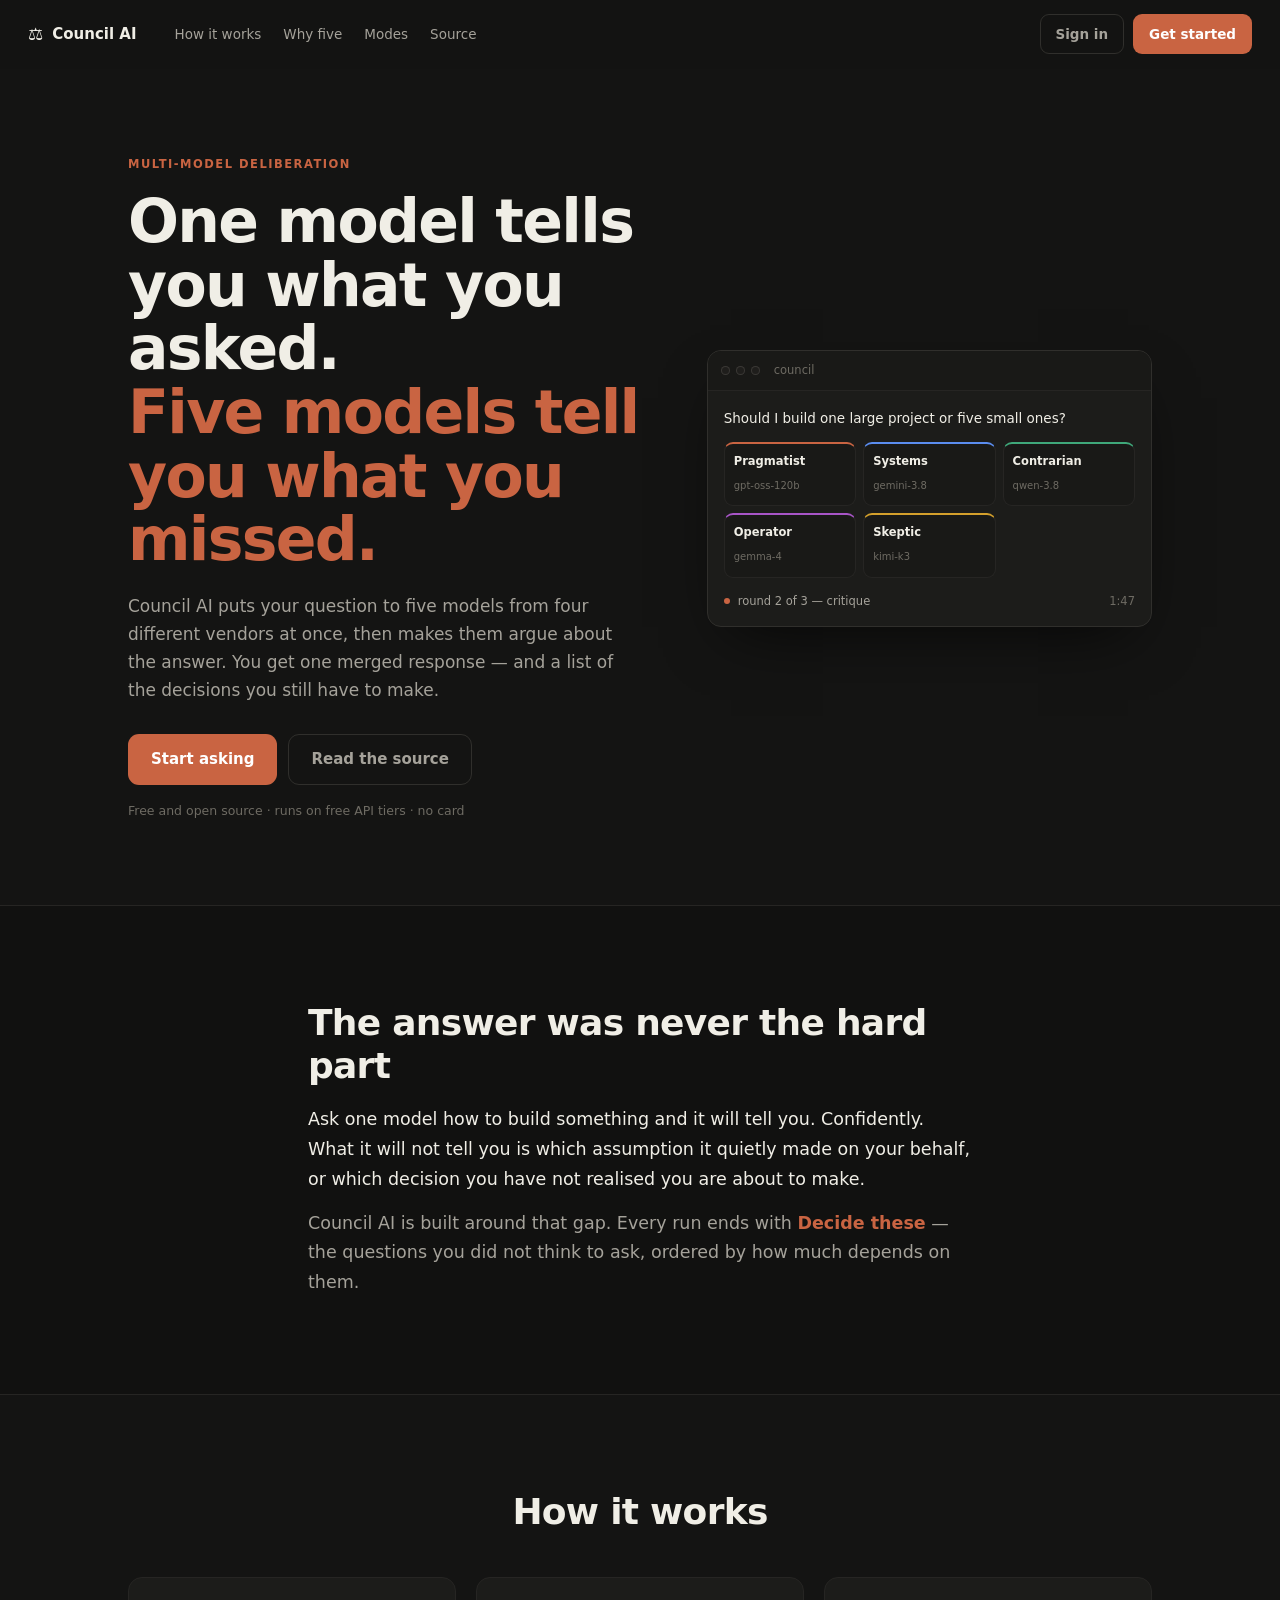
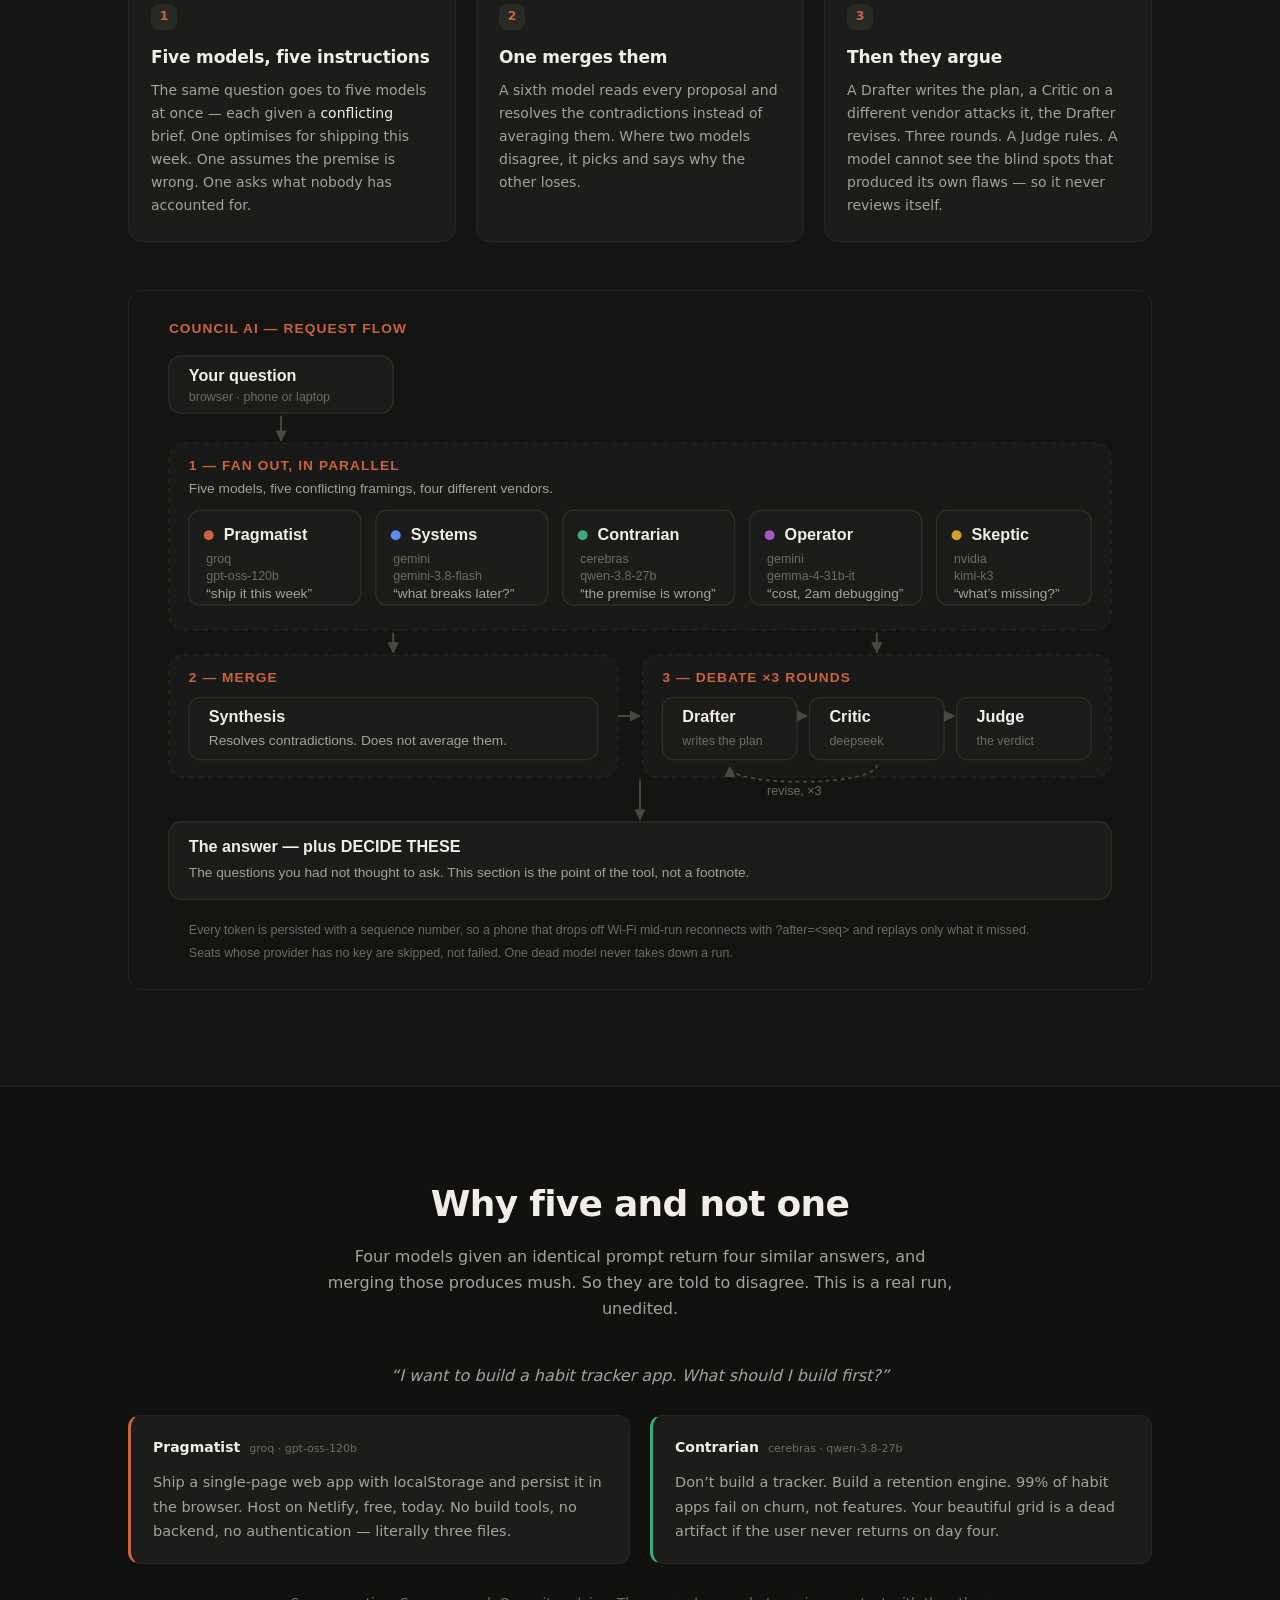
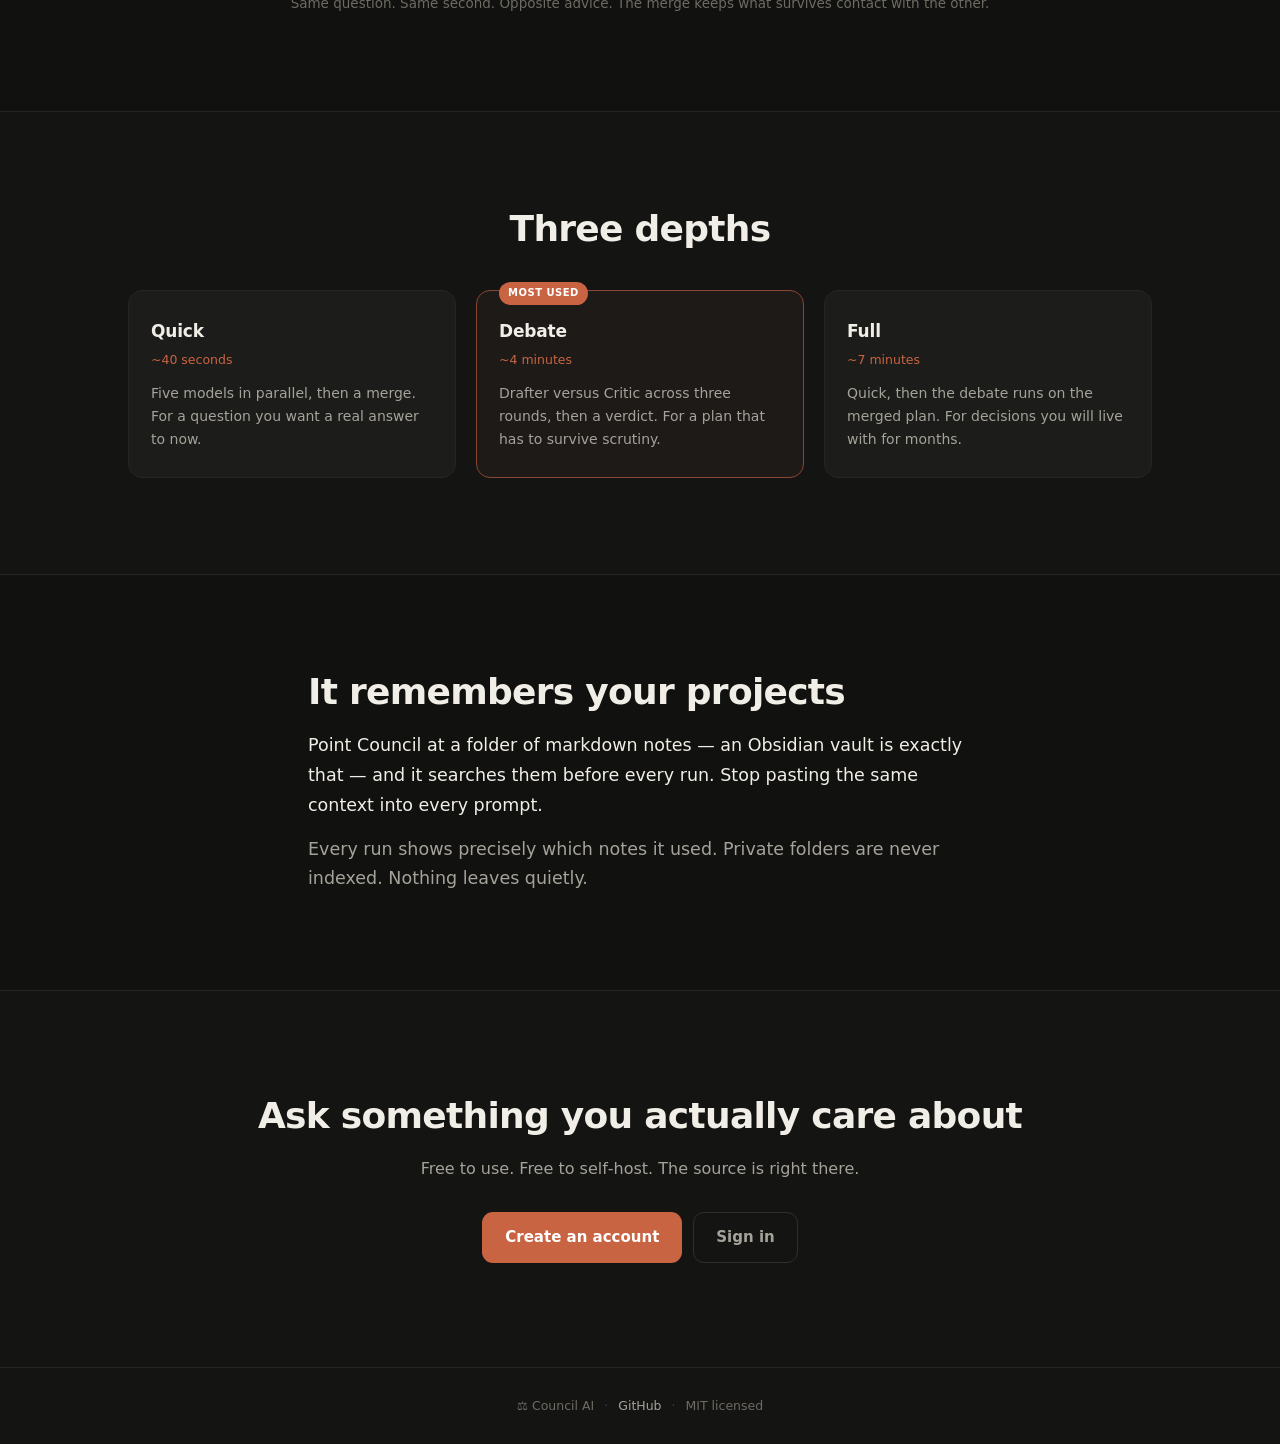
==== static/landing.html @ f2c6dfdb "Add a landing page for Council AI Previously "/" served the chat app, which meant the first thing a " ====
<!DOCTYPE html>
<html lang="en">
<head>
<meta charset="utf-8">
<meta name="viewport" content="width=device-width, initial-scale=1, viewport-fit=cover">
<meta name="theme-color" content="#141413">
<title>Council AI — five models answer, then argue about it</title>
<meta name="description" content="Most AI gives you one answer. Council AI runs five models from different vendors against the same question, then makes them debate it — and ends by naming the decisions you still have to make.">
<meta property="og:title" content="Council AI">
<meta property="og:description" content="Five models answer. Then they argue. You get the questions you didn't know to ask.">
<meta property="og:type" content="website">
<link rel="stylesheet" href="/static/landing.css">
<link rel="icon" href="data:image/svg+xml,<svg xmlns='http://www.w3.org/2000/svg' viewBox='0 0 100 100'><text y='.9em' font-size='90'>&#9878;</text></svg>">
</head>
<body>

<header class="nav" id="nav">
  <a class="brand" href="/">
    <span class="brand-mark">&#9878;</span>
    <span>Council&nbsp;AI</span>
  </a>
  <nav class="nav-links">
    <a href="#how">How it works</a>
    <a href="#proof">Why five</a>
    <a href="#modes">Modes</a>
    <a href="https://github.com/abu4evere/council" target="_blank" rel="noopener">Source</a>
  </nav>
  <div class="nav-cta">
    <a class="btn ghost" href="/app?mode=login">Sign in</a>
    <a class="btn solid" href="/app?mode=signup">Get started</a>
  </div>
</header>

<main>

  <!-- ─────────────────────────── hero ─────────────────────────── -->
  <section class="hero">
    <div class="reveal">
      <p class="eyebrow">Multi&#8209;model deliberation</p>
      <h1>
        One model tells you what you asked.<br>
        <span class="accent">Five models tell you what you missed.</span>
      </h1>
      <p class="lede">
        Council AI puts your question to five models from four different vendors
        at once, then makes them argue about the answer. You get one merged
        response &mdash; and a list of the decisions you still have to make.
      </p>
      <div class="hero-cta">
        <a class="btn solid lg" href="/app?mode=signup">Start asking</a>
        <a class="btn ghost lg" href="https://github.com/abu4evere/council" target="_blank" rel="noopener">Read the source</a>
      </div>
      <p class="hero-note">Free and open source &middot; runs on free API tiers &middot; no card</p>
    </div>

    <div class="hero-art reveal" style="--d:.12s">
      <div class="term">
        <div class="term-bar"><i></i><i></i><i></i><span>council</span></div>
        <div class="term-body">
          <p class="term-q">Should I build one large project or five small ones?</p>
          <div class="term-grid">
            <div class="chip" style="--c:#c96442"><b>Pragmatist</b><span>gpt&#8209;oss&#8209;120b</span></div>
            <div class="chip" style="--c:#5b8def"><b>Systems</b><span>gemini&#8209;3.8</span></div>
            <div class="chip" style="--c:#3fa87a"><b>Contrarian</b><span>qwen&#8209;3.8</span></div>
            <div class="chip" style="--c:#a855c7"><b>Operator</b><span>gemma&#8209;4</span></div>
            <div class="chip" style="--c:#d4a02c"><b>Skeptic</b><span>kimi&#8209;k3</span></div>
          </div>
          <div class="term-line"><span class="pulse"></span> round 2 of 3 &mdash; critique <em>1:47</em></div>
        </div>
      </div>
    </div>
  </section>

  <!-- ─────────────────────────── problem ─────────────────────────── -->
  <section class="band">
    <div class="wrap narrow reveal">
      <h2>The answer was never the hard part</h2>
      <p class="big">
        Ask one model how to build something and it will tell you. Confidently.
        What it will not tell you is which assumption it quietly made on your
        behalf, or which decision you have not realised you are about to make.
      </p>
      <p class="big dim">
        Council AI is built around that gap. Every run ends with
        <b class="accent">Decide these</b> &mdash; the questions you did not think
        to ask, ordered by how much depends on them.
      </p>
    </div>
  </section>

  <!-- ─────────────────────────── how ─────────────────────────── -->
  <section id="how" class="wrap">
    <h2 class="center reveal">How it works</h2>
    <div class="steps">
      <article class="step reveal">
        <span class="step-n">1</span>
        <h3>Five models, five instructions</h3>
        <p>
          The same question goes to five models at once &mdash; each given a
          <em>conflicting</em> brief. One optimises for shipping this week.
          One assumes the premise is wrong. One asks what nobody has accounted for.
        </p>
      </article>
      <article class="step reveal" style="--d:.08s">
        <span class="step-n">2</span>
        <h3>One merges them</h3>
        <p>
          A sixth model reads every proposal and resolves the contradictions
          instead of averaging them. Where two models disagree, it picks and
          says why the other loses.
        </p>
      </article>
      <article class="step reveal" style="--d:.16s">
        <span class="step-n">3</span>
        <h3>Then they argue</h3>
        <p>
          A Drafter writes the plan, a Critic on a different vendor attacks it,
          the Drafter revises. Three rounds. A Judge rules. A model cannot see
          the blind spots that produced its own flaws &mdash; so it never reviews itself.
        </p>
      </article>
    </div>
    <figure class="arch reveal">
      <img src="/static/architecture.svg" alt="Request flow: five parallel models, a merge step, three debate rounds, then the answer">
    </figure>
  </section>

  <!-- ─────────────────────────── proof ─────────────────────────── -->
  <section id="proof" class="band">
    <div class="wrap">
      <h2 class="center reveal">Why five and not one</h2>
      <p class="center sub reveal">
        Four models given an identical prompt return four similar answers, and
        merging those produces mush. So they are told to disagree. This is a real
        run, unedited.
      </p>
      <p class="quoted-q reveal">&ldquo;I want to build a habit tracker app. What should I build first?&rdquo;</p>
      <div class="quotes">
        <blockquote class="reveal" style="--c:#c96442">
          <header><b>Pragmatist</b><span>groq &middot; gpt&#8209;oss&#8209;120b</span></header>
          <p>Ship a single&#8209;page web app with localStorage and persist it in the
          browser. Host on Netlify, free, today. No build tools, no backend, no
          authentication &mdash; literally three files.</p>
        </blockquote>
        <blockquote class="reveal" style="--c:#3fa87a; --d:.1s">
          <header><b>Contrarian</b><span>cerebras &middot; qwen&#8209;3.8&#8209;27b</span></header>
          <p>Don&rsquo;t build a tracker. Build a retention engine. 99% of habit apps
          fail on churn, not features. Your beautiful grid is a dead artifact if
          the user never returns on day four.</p>
        </blockquote>
      </div>
      <p class="center note reveal">
        Same question. Same second. Opposite advice. The merge keeps what
        survives contact with the other.
      </p>
    </div>
  </section>

  <!-- ─────────────────────────── modes ─────────────────────────── -->
  <section id="modes" class="wrap">
    <h2 class="center reveal">Three depths</h2>
    <div class="modes">
      <div class="mode reveal">
        <h3>Quick</h3>
        <p class="time">~40 seconds</p>
        <p>Five models in parallel, then a merge. For a question you want a real answer to now.</p>
      </div>
      <div class="mode featured reveal" style="--d:.08s">
        <span class="tag">Most used</span>
        <h3>Debate</h3>
        <p class="time">~4 minutes</p>
        <p>Drafter versus Critic across three rounds, then a verdict. For a plan that has to survive scrutiny.</p>
      </div>
      <div class="mode reveal" style="--d:.16s">
        <h3>Full</h3>
        <p class="time">~7 minutes</p>
        <p>Quick, then the debate runs on the merged plan. For decisions you will live with for months.</p>
      </div>
    </div>
  </section>

  <!-- ─────────────────────────── memory ─────────────────────────── -->
  <section class="band">
    <div class="wrap narrow reveal">
      <h2>It remembers your projects</h2>
      <p class="big">
        Point Council at a folder of markdown notes &mdash; an Obsidian vault is
        exactly that &mdash; and it searches them before every run. Stop pasting
        the same context into every prompt.
      </p>
      <p class="big dim">
        Every run shows precisely which notes it used. Private folders are never
        indexed. Nothing leaves quietly.
      </p>
    </div>
  </section>

  <!-- ─────────────────────────── cta ─────────────────────────── -->
  <section class="wrap final reveal">
    <h2>Ask something you actually care about</h2>
    <p>Free to use. Free to self&#8209;host. The source is right there.</p>
    <div class="hero-cta center-cta">
      <a class="btn solid lg" href="/app?mode=signup">Create an account</a>
      <a class="btn ghost lg" href="/app?mode=login">Sign in</a>
    </div>
  </section>

</main>

<footer class="foot">
  <span>&#9878; Council AI</span>
  <span class="dot-sep">&middot;</span>
  <a href="https://github.com/abu4evere/council" target="_blank" rel="noopener">GitHub</a>
  <span class="dot-sep">&middot;</span>
  <span>MIT licensed</span>
</footer>

<script src="/static/landing.js"></script>
</body>
</html>
---- static/landing.css ----
/* Council AI — landing page.
   Same tokens as the app, so signing in is not a visual jump cut.
   Motion is restrained and does one job: telling you a section has arrived.
   Nothing here animates for its own sake, and all of it is disabled for anyone
   who asked their system for reduced motion. */

:root {
  --bg: #141413;
  --bg-raised: #1c1c1a;
  --bg-input: #232321;
  --border: #302f2c;
  --border-soft: #262523;
  --text: #f0eee6;
  --text-dim: #a5a29a;
  --text-faint: #6e6b63;
  --accent: #c96442;
  --accent-dim: #8a4630;
  --ease: cubic-bezier(.16, 1, .3, 1);
  --maxw: 1080px;
}

* { box-sizing: border-box; margin: 0; padding: 0; }

html { scroll-behavior: smooth; }

body {
  background: var(--bg);
  color: var(--text);
  font-family: ui-sans-serif, -apple-system, "Segoe UI", Inter, system-ui, sans-serif;
  font-size: 16px;
  line-height: 1.65;
  -webkit-font-smoothing: antialiased;
  overflow-x: hidden;
}

a { color: inherit; text-decoration: none; }

/* ---------- nav ---------- */
.nav {
  position: sticky; top: 0; z-index: 50;
  display: flex; align-items: center; gap: 28px;
  padding: 14px 28px;
  background: rgba(20, 20, 19, .72);
  backdrop-filter: blur(14px);
  border-bottom: 1px solid transparent;
  transition: border-color .2s ease, background .2s ease;
}
.nav.scrolled { border-bottom-color: var(--border-soft); }
.brand { display: flex; align-items: center; gap: 9px; font-weight: 600; font-size: 15px; }
.brand-mark { font-size: 17px; }
.nav-links { display: flex; gap: 22px; margin-left: 10px; }
.nav-links a {
  font-size: 13.5px; color: var(--text-dim);
  transition: color .16s ease;
}
.nav-links a:hover { color: var(--text); }
.nav-cta { margin-left: auto; display: flex; gap: 9px; }

/* ---------- buttons ---------- */
.btn {
  display: inline-flex; align-items: center; justify-content: center;
  font-size: 13.5px; font-weight: 550; padding: 8px 15px;
  border-radius: 9px; border: 1px solid transparent;
  transition: background .16s ease, border-color .16s ease,
              color .16s ease, transform .16s var(--ease);
  white-space: nowrap;
}
.btn.lg { font-size: 15px; padding: 12px 22px; border-radius: 11px; }
.btn.solid { background: var(--accent); color: #fff; }
.btn.solid:hover { background: #d4714f; transform: translateY(-1px); }
.btn.ghost { border-color: var(--border); color: var(--text-dim); }
.btn.ghost:hover { color: var(--text); border-color: var(--accent-dim); }
.btn:active { transform: translateY(0); }

/* ---------- layout ---------- */
.wrap { max-width: var(--maxw); margin: 0 auto; padding: 96px 28px; }
.wrap.narrow { max-width: 720px; }
.band { background: #111110; border-block: 1px solid var(--border-soft); }
.center { text-align: center; }

h1 {
  font-size: clamp(34px, 5.6vw, 60px);
  line-height: 1.06; letter-spacing: -.028em; font-weight: 640;
}
h2 {
  font-size: clamp(25px, 3.4vw, 36px);
  line-height: 1.18; letter-spacing: -.02em; font-weight: 620;
  margin-bottom: 18px;
}
h3 { font-size: 17px; font-weight: 600; letter-spacing: -.01em; }
.accent { color: var(--accent); }
.dim { color: var(--text-dim); }

/* ---------- hero ---------- */
.hero {
  max-width: var(--maxw); margin: 0 auto;
  padding: 86px 28px 84px;
  display: grid; grid-template-columns: 1.08fr .92fr; gap: 56px; align-items: center;
}
.eyebrow {
  font-size: 11.5px; text-transform: uppercase; letter-spacing: .13em;
  color: var(--accent); font-weight: 650; margin-bottom: 16px;
}
.lede {
  font-size: 17px; color: var(--text-dim); margin-top: 20px; max-width: 30em;
}
.hero-cta { display: flex; gap: 11px; margin-top: 30px; flex-wrap: wrap; }
.center-cta { justify-content: center; }
.hero-note { font-size: 12.5px; color: var(--text-faint); margin-top: 16px; }

/* terminal-ish product glimpse */
.term {
  background: var(--bg-raised); border: 1px solid var(--border);
  border-radius: 14px; overflow: hidden;
  box-shadow: 0 24px 60px -24px rgba(0,0,0,.75);
}
.term-bar {
  display: flex; align-items: center; gap: 6px;
  padding: 10px 13px; border-bottom: 1px solid var(--border-soft);
  background: #191917;
}
.term-bar i { width: 9px; height: 9px; border-radius: 50%; background: #38363333; box-shadow: inset 0 0 0 1px #3a3835; }
.term-bar span { margin-left: 8px; font-size: 11.5px; color: var(--text-faint); }
.term-body { padding: 17px 16px 15px; }
.term-q { font-size: 13.5px; color: var(--text); margin-bottom: 14px; line-height: 1.5; }
/* 3 + 2 rather than 4 + 1: an even break reads as a choice, a lone orphan
   reads as a bug. */
.term-grid { display: grid; grid-template-columns: repeat(3, 1fr); gap: 7px; }
.term-grid .chip:nth-child(4) { grid-column: span 1; }
.chip {
  border: 1px solid var(--border-soft); border-radius: 9px;
  padding: 8px 9px; background: #191917;
  border-top: 2px solid var(--c);
}
.chip b { display: block; font-size: 11.5px; font-weight: 600; }
.chip span { font-size: 10px; color: var(--text-faint); }
.term-line {
  display: flex; align-items: center; gap: 8px; margin-top: 14px;
  font-size: 11.5px; color: var(--text-dim);
}
.term-line em { margin-left: auto; font-style: normal; color: var(--text-faint); font-variant-numeric: tabular-nums; }
.pulse {
  width: 6px; height: 6px; border-radius: 50%; background: var(--accent);
  animation: pulse 1.4s ease-in-out infinite;
}
@keyframes pulse { 0%,100% { opacity: .25 } 50% { opacity: 1 } }

/* ---------- copy blocks ---------- */
.big { font-size: 17.5px; line-height: 1.7; margin-top: 14px; }
.sub { color: var(--text-dim); font-size: 16px; max-width: 40em; margin: 0 auto 40px; }

/* ---------- steps ---------- */
.steps { display: grid; grid-template-columns: repeat(3, 1fr); gap: 20px; margin-top: 44px; }
.step {
  background: var(--bg-raised); border: 1px solid var(--border-soft);
  border-radius: 14px; padding: 24px 22px;
  transition: border-color .2s ease, transform .3s var(--ease);
}
.step:hover { border-color: var(--border); transform: translateY(-2px); }
.step-n {
  display: inline-grid; place-items: center; width: 26px; height: 26px;
  border-radius: 8px; background: #2a2926; color: var(--accent);
  font-size: 12.5px; font-weight: 700; margin-bottom: 13px;
}
.step h3 { margin-bottom: 8px; }
.step p { font-size: 14px; color: var(--text-dim); }
.step em { font-style: normal; color: var(--text); }

.arch { margin-top: 48px; }
.arch img {
  width: 100%; height: auto; display: block;
  border: 1px solid var(--border-soft); border-radius: 14px;
}

/* ---------- proof ---------- */
.quoted-q {
  text-align: center; font-size: 16px; color: var(--text-dim);
  margin-bottom: 26px; font-style: italic;
}
.quotes { display: grid; grid-template-columns: 1fr 1fr; gap: 20px; }
blockquote {
  background: var(--bg-raised); border: 1px solid var(--border-soft);
  border-left: 3px solid var(--c, var(--accent));
  border-radius: 12px; padding: 20px 22px;
}
blockquote header { display: flex; align-items: baseline; gap: 9px; margin-bottom: 11px; }
blockquote b { font-size: 14px; }
blockquote span { font-size: 11px; color: var(--text-faint); }
blockquote p { font-size: 14.5px; color: var(--text-dim); line-height: 1.68; }
.note { color: var(--text-faint); font-size: 13.5px; margin-top: 28px; }

/* ---------- modes ---------- */
.modes { display: grid; grid-template-columns: repeat(3, 1fr); gap: 20px; margin-top: 40px; }
.mode {
  position: relative; background: var(--bg-raised);
  border: 1px solid var(--border-soft); border-radius: 14px; padding: 26px 22px;
  transition: border-color .2s ease, transform .3s var(--ease);
}
.mode:hover { transform: translateY(-2px); border-color: var(--border); }
.mode.featured { border-color: var(--accent-dim); background: #1d1a18; }
.tag {
  position: absolute; top: -9px; left: 22px;
  background: var(--accent); color: #fff; font-size: 10px; font-weight: 650;
  letter-spacing: .05em; text-transform: uppercase;
  padding: 3px 9px; border-radius: 20px;
}
.mode .time { color: var(--accent); font-size: 12.5px; margin: 5px 0 11px; font-variant-numeric: tabular-nums; }
.mode p { font-size: 14px; color: var(--text-dim); }

/* ---------- final + footer ---------- */
.final { text-align: center; padding-block: 104px; }
.final p { color: var(--text-dim); margin-top: 12px; }
.foot {
  display: flex; align-items: center; justify-content: center; gap: 10px;
  padding: 28px; border-top: 1px solid var(--border-soft);
  font-size: 12.5px; color: var(--text-faint);
}
.foot a { color: var(--text-dim); }
.foot a:hover { color: var(--text); }
.dot-sep { opacity: .5; }

/* ---------- reveal on scroll ---------- */
.reveal { opacity: 0; transform: translateY(14px); }
.reveal.in {
  opacity: 1; transform: none;
  transition: opacity .6s var(--ease) var(--d, 0s), transform .6s var(--ease) var(--d, 0s);
}

/* ---------- responsive ---------- */
@media (max-width: 900px) {
  .hero { grid-template-columns: 1fr; gap: 42px; padding-top: 58px; }
  .steps, .modes, .quotes { grid-template-columns: 1fr; }
  .nav-links { display: none; }
  .wrap { padding: 68px 20px; }
  .hero { padding-inline: 20px; }
}
@media (max-width: 560px) {
  .nav { padding: 12px 18px; gap: 12px; }
  .nav-cta .ghost { display: none; }
  .final { padding-block: 72px; }
}

/* Someone who asked their system for less motion means it. */
@media (prefers-reduced-motion: reduce) {
  html { scroll-behavior: auto; }
  .reveal { opacity: 1; transform: none; transition: none; }
  .pulse { animation: none; opacity: .8; }
  .btn:hover, .step:hover, .mode:hover { transform: none; }
}
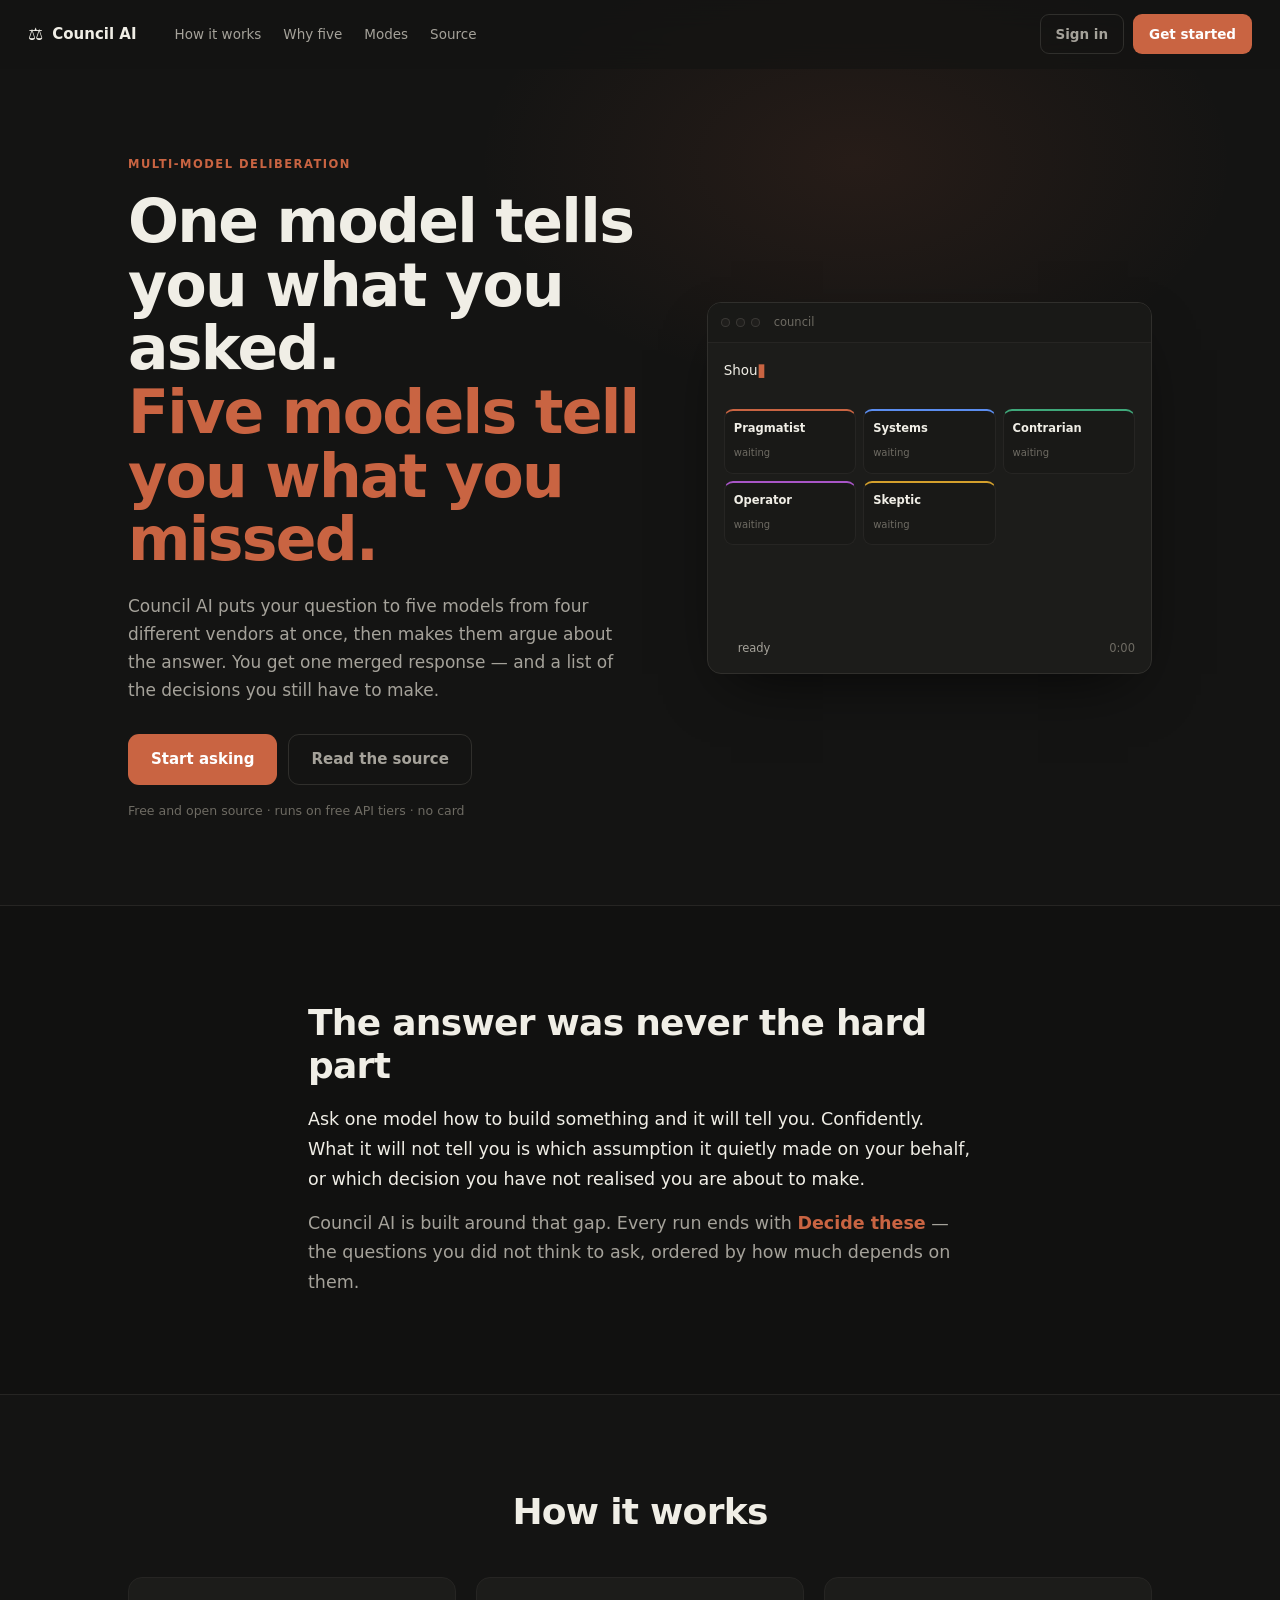
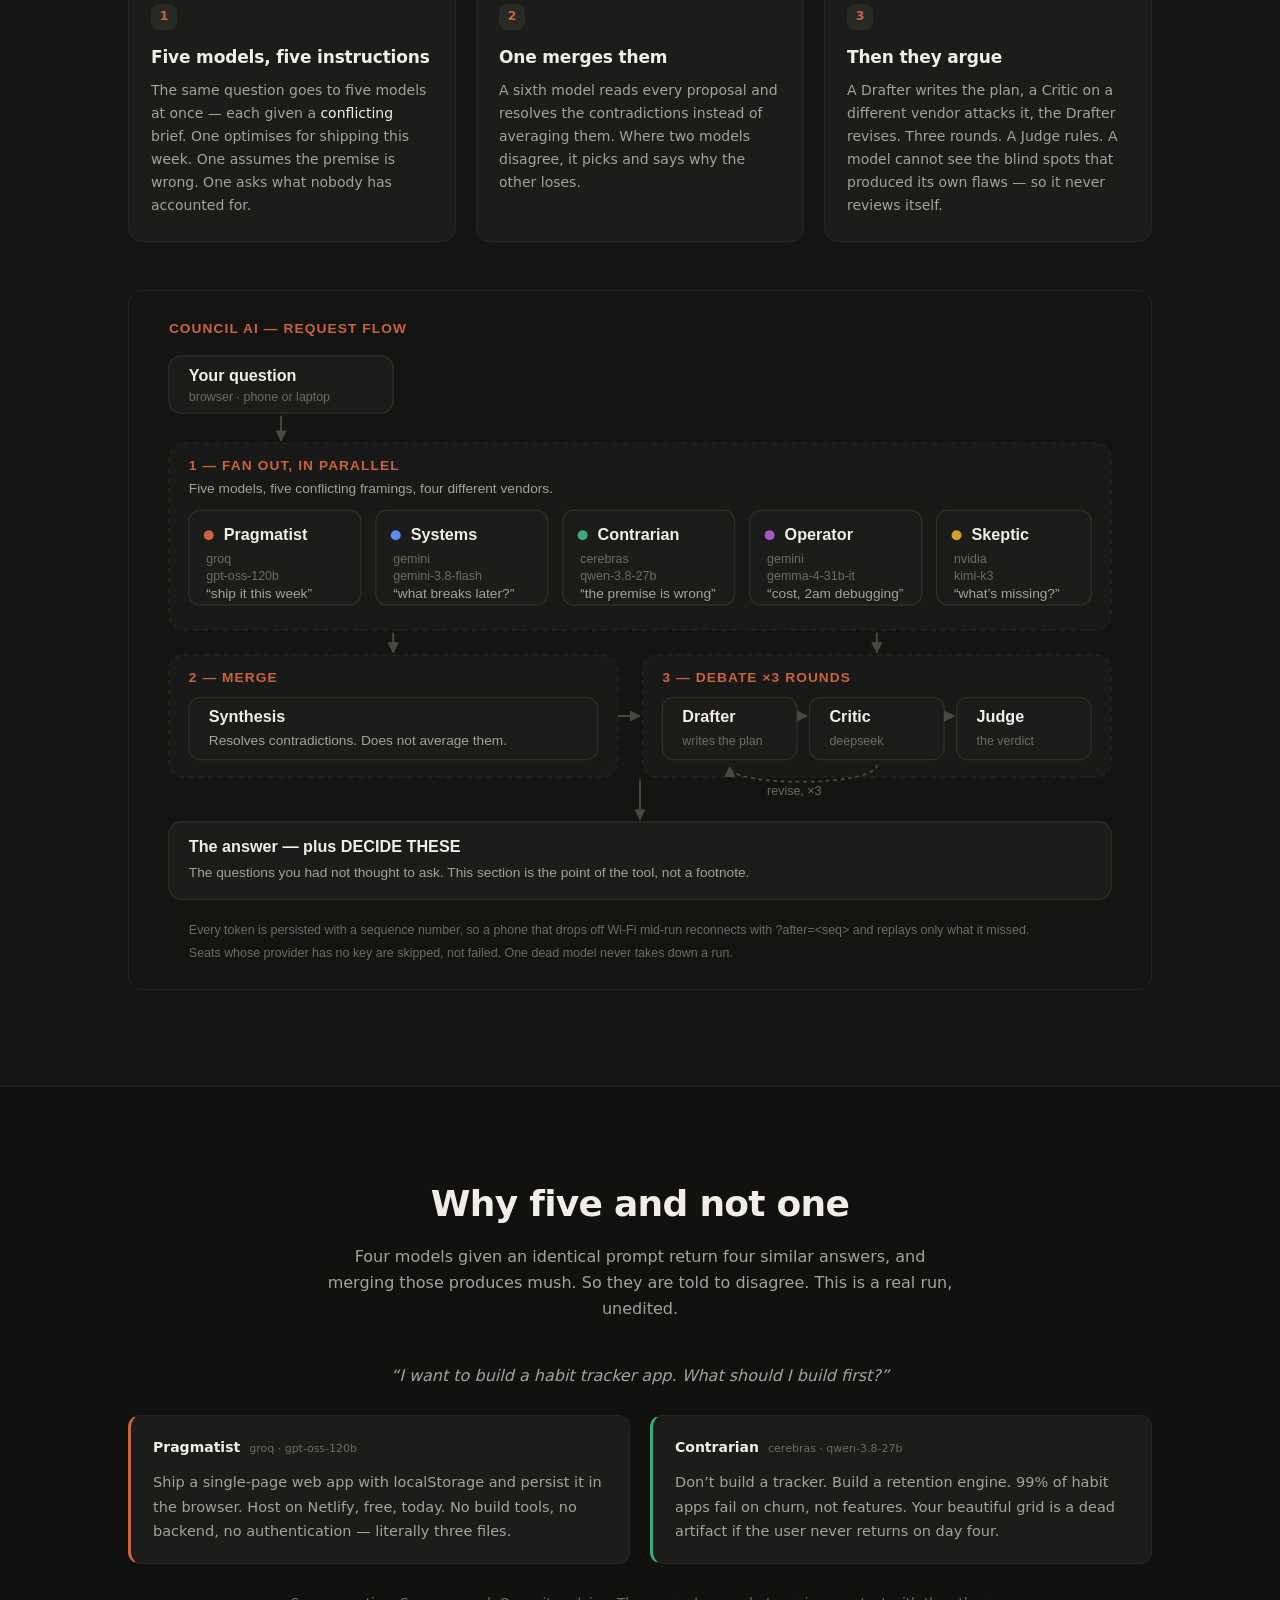
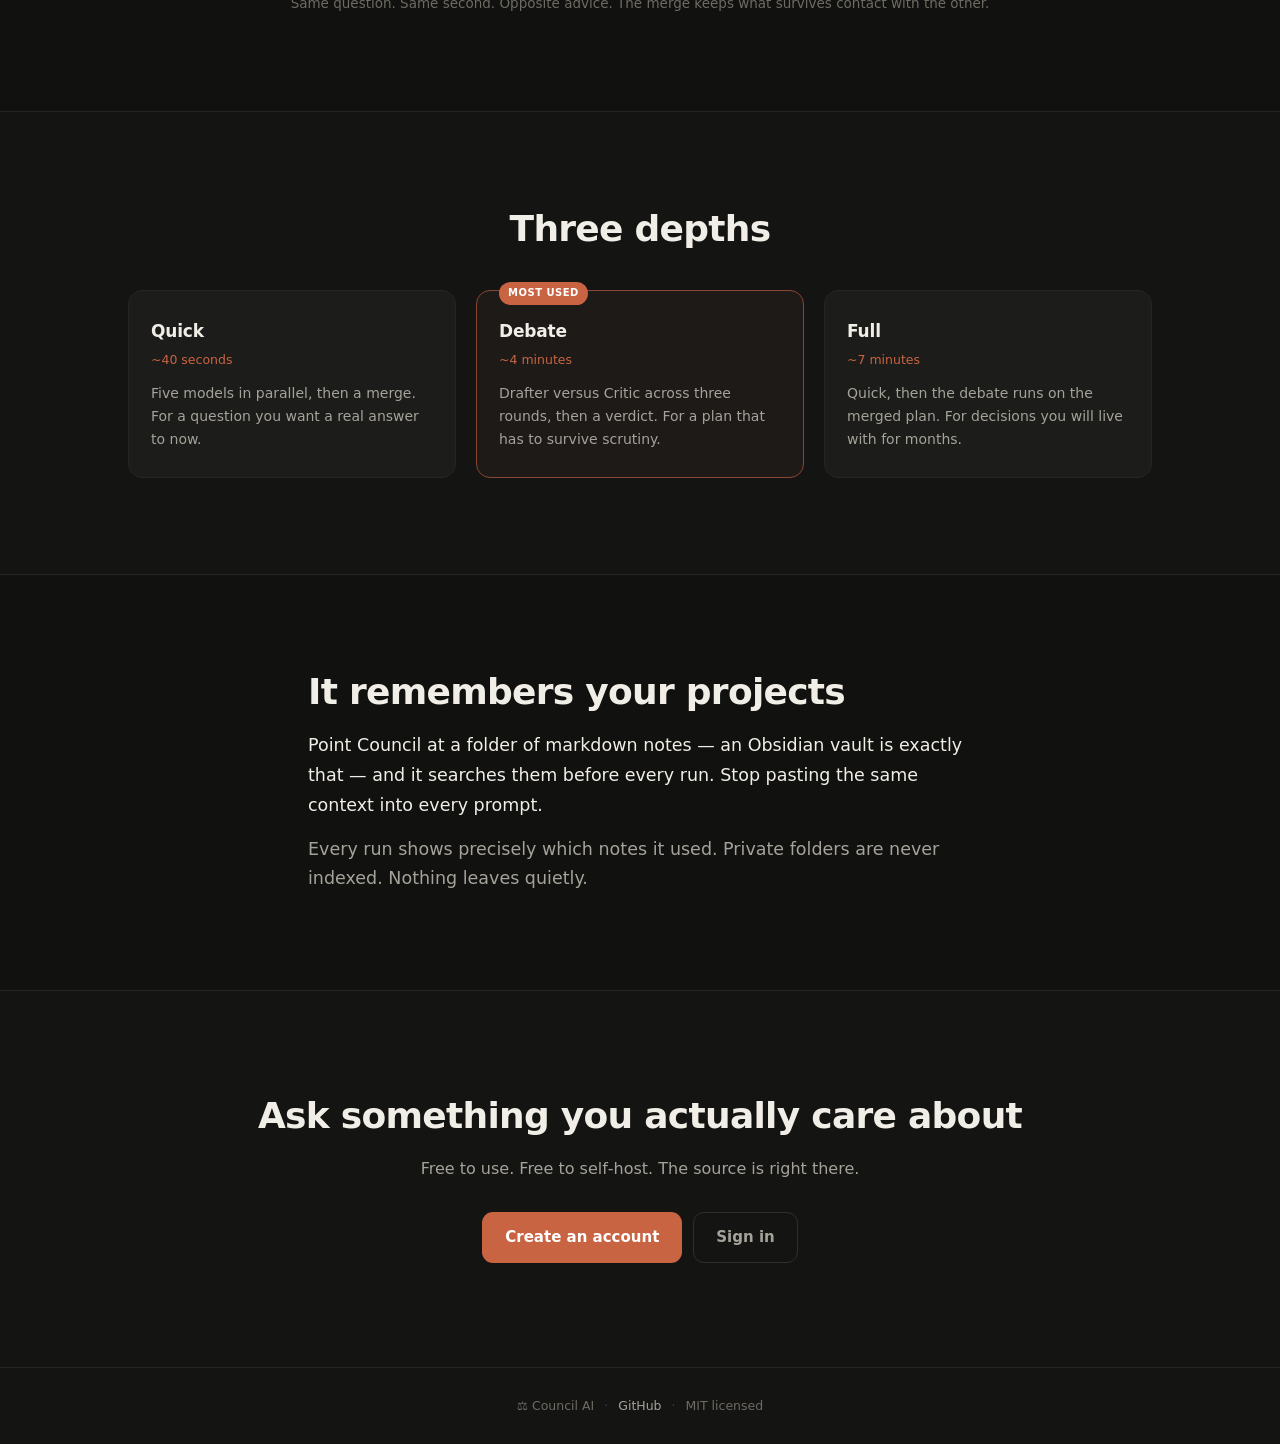
==== commit a9152b9e: "Animate the hero demo: a looping replay of a real run A static picture of five panels does not expla" ====
--- a/static/landing.html
+++ b/static/landing.html
@@ -54,18 +54,26 @@
     </div>
 
     <div class="hero-art reveal" style="--d:.12s">
-      <div class="term">
+      <div class="term" id="demo">
         <div class="term-bar"><i></i><i></i><i></i><span>council</span></div>
         <div class="term-body">
-          <p class="term-q">Should I build one large project or five small ones?</p>
-          <div class="term-grid">
-            <div class="chip" style="--c:#c96442"><b>Pragmatist</b><span>gpt&#8209;oss&#8209;120b</span></div>
-            <div class="chip" style="--c:#5b8def"><b>Systems</b><span>gemini&#8209;3.8</span></div>
-            <div class="chip" style="--c:#3fa87a"><b>Contrarian</b><span>qwen&#8209;3.8</span></div>
-            <div class="chip" style="--c:#a855c7"><b>Operator</b><span>gemma&#8209;4</span></div>
-            <div class="chip" style="--c:#d4a02c"><b>Skeptic</b><span>kimi&#8209;k3</span></div>
+          <p class="term-q" id="demo-q"></p>
+          <div class="term-grid" id="demo-grid">
+            <div class="chip" data-seat="0" style="--c:#c96442"><b>Pragmatist</b><span class="chip-state">waiting</span></div>
+            <div class="chip" data-seat="1" style="--c:#5b8def"><b>Systems</b><span class="chip-state">waiting</span></div>
+            <div class="chip" data-seat="2" style="--c:#3fa87a"><b>Contrarian</b><span class="chip-state">waiting</span></div>
+            <div class="chip" data-seat="3" style="--c:#a855c7"><b>Operator</b><span class="chip-state">waiting</span></div>
+            <div class="chip" data-seat="4" style="--c:#d4a02c"><b>Skeptic</b><span class="chip-state">waiting</span></div>
           </div>
-          <div class="term-line"><span class="pulse"></span> round 2 of 3 &mdash; critique <em>1:47</em></div>
+          <div class="term-verdict" id="demo-verdict">
+            <span class="verdict-label">Decide these</span>
+            <span class="verdict-text">Who is this for? Does it need sync? Daily or weekly habits?</span>
+          </div>
+          <div class="term-line">
+            <span class="pulse" id="demo-pulse"></span>
+            <span id="demo-stage">ready</span>
+            <em id="demo-time">0:00</em>
+          </div>
         </div>
       </div>
     </div>
@@ -216,5 +224,6 @@
 </footer>
 
 <script src="/static/landing.js"></script>
+<script src="/static/demo.js"></script>
 </body>
 </html>
--- a/static/landing.css
+++ b/static/landing.css
@@ -92,7 +92,13 @@
 .dim { color: var(--text-dim); }
 
 /* ---------- hero ---------- */
+.hero::before {
+  content: ""; position: absolute; inset: -20% -10% auto 30%; height: 520px;
+  background: radial-gradient(ellipse at center, rgba(201,100,66,.10), transparent 62%);
+  pointer-events: none; z-index: -1;
+}
 .hero {
+  position: relative;
   max-width: var(--maxw); margin: 0 auto;
   padding: 86px 28px 84px;
   display: grid; grid-template-columns: 1.08fr .92fr; gap: 56px; align-items: center;
@@ -132,8 +138,50 @@
   padding: 8px 9px; background: #191917;
   border-top: 2px solid var(--c);
 }
+.chip {
+  position: relative; overflow: hidden;
+  transition: border-color .3s ease, background .3s ease, opacity .3s ease;
+}
 .chip b { display: block; font-size: 11.5px; font-weight: 600; }
-.chip span { font-size: 10px; color: var(--text-faint); }
+.chip span { font-size: 10px; color: var(--text-faint); font-variant-numeric: tabular-nums; }
+
+/* A seat that is working: its own colour breathes along the top edge, so five
+   at once reads as five things happening rather than one list. */
+.chip.active { border-top-color: var(--c); background: #1d1c1a; }
+.chip.active::after {
+  content: ""; position: absolute; inset: 0 auto auto 0; height: 2px; width: 40%;
+  background: var(--c);
+  animation: sweep 1.15s var(--ease) infinite;
+}
+@keyframes sweep {
+  0%   { transform: translateX(-100%); opacity: .35; }
+  50%  { opacity: 1; }
+  100% { transform: translateX(350%); opacity: .35; }
+}
+.chip.done { border-top-color: var(--c); opacity: .78; }
+.chip.done span { color: var(--text-dim); }
+
+/* The verdict: the thing the product is actually for, so it arrives last and
+   is the only element that gets a colour treatment. */
+.term-verdict {
+  margin-top: 13px; padding: 10px 11px; border-radius: 9px;
+  background: #1f1a17; border: 1px solid #3a2a20;
+  opacity: 0; transform: translateY(6px);
+  transition: opacity .5s var(--ease), transform .5s var(--ease);
+}
+.term-verdict.show { opacity: 1; transform: none; }
+.verdict-label {
+  display: block; font-size: 9.5px; letter-spacing: .1em; text-transform: uppercase;
+  color: var(--accent); font-weight: 700; margin-bottom: 3px;
+}
+.verdict-text { font-size: 11.5px; color: var(--text-dim); line-height: 1.5; }
+
+.term-q { min-height: 2.6em; }
+.term-q::after {
+  content: "▋"; color: var(--accent); animation: caret 1s steps(2) infinite;
+  margin-left: 1px; font-size: .85em;
+}
+@keyframes caret { 0%,49% { opacity: 1 } 50%,100% { opacity: 0 } }
 .term-line {
   display: flex; align-items: center; gap: 8px; margin-top: 14px;
   font-size: 11.5px; color: var(--text-dim);
@@ -244,6 +292,9 @@
 @media (prefers-reduced-motion: reduce) {
   html { scroll-behavior: auto; }
   .reveal { opacity: 1; transform: none; transition: none; }
-  .pulse { animation: none; opacity: .8; }
+  .pulse, .chip.active::after, .term-q::after { animation: none; }
+  .pulse { opacity: .8; }
+  .term-verdict { opacity: 1; transform: none; transition: none; }
   .btn:hover, .step:hover, .mode:hover { transform: none; }
-}
+  .hero::before { display: none; }
+}
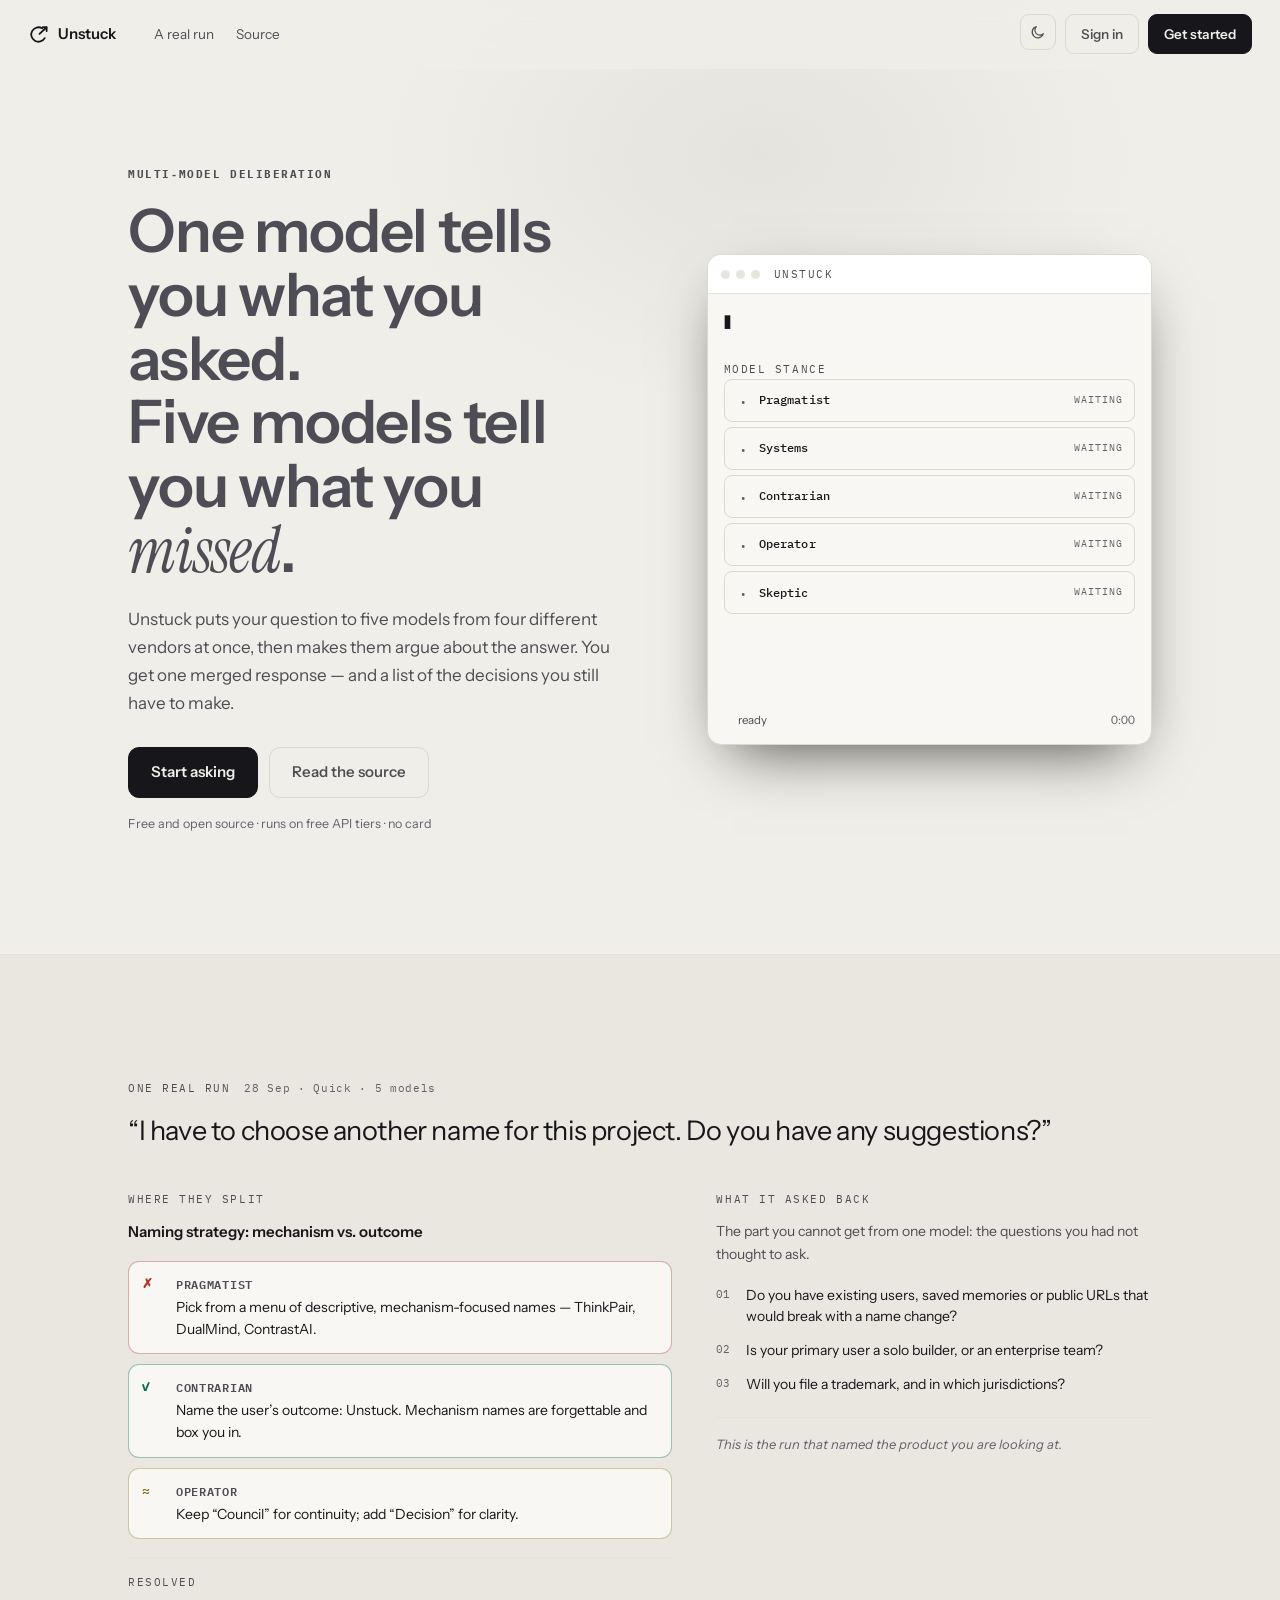
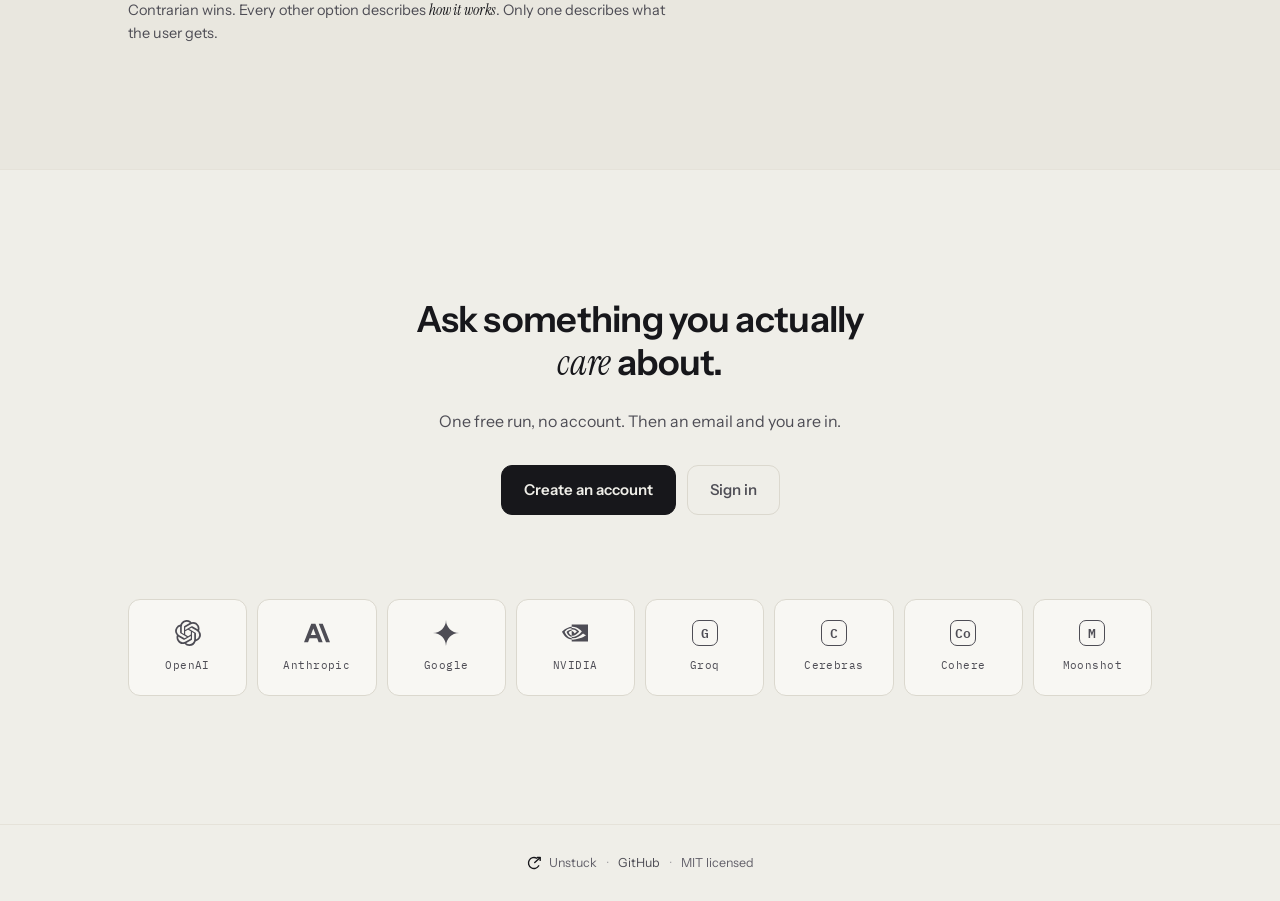
==== commit 36215197: "Ship to Fly, verify signups, hedge slow seats, rebuild the UI Deployment - Dockerfile, fly.toml and " ====
--- a/static/landing.html
+++ b/static/landing.html
@@ -1,31 +1,53 @@
-<!DOCTYPE html>
-<html lang="en">
+<!doctype html>
+<html lang="en" data-theme="dark">
 <head>
 <meta charset="utf-8">
 <meta name="viewport" content="width=device-width, initial-scale=1, viewport-fit=cover">
-<meta name="theme-color" content="#141413">
-<title>Council AI — five models answer, then argue about it</title>
-<meta name="description" content="Most AI gives you one answer. Council AI runs five models from different vendors against the same question, then makes them debate it — and ends by naming the decisions you still have to make.">
-<meta property="og:title" content="Council AI">
+<meta name="theme-color" content="#0C0C0D">
+<title>Unstuck — five models answer, then argue about it</title>
+<meta name="description" content="Most AI gives you one answer. Unstuck runs five models from different vendors against the same question, then makes them debate it — and ends by naming the decisions you still have to make.">
+<meta property="og:title" content="Unstuck">
 <meta property="og:description" content="Five models answer. Then they argue. You get the questions you didn't know to ask.">
 <meta property="og:type" content="website">
+<link rel="preconnect" href="https://fonts.googleapis.com">
+<link rel="preconnect" href="https://fonts.gstatic.com" crossorigin>
+<link href="https://fonts.googleapis.com/css2?family=IBM+Plex+Mono:wght@400;500;600&family=Instrument+Sans:wght@400;500;600;700&family=Instrument+Serif:ital@0;1&display=swap" rel="stylesheet">
 <link rel="stylesheet" href="/static/landing.css">
-<link rel="icon" href="data:image/svg+xml,<svg xmlns='http://www.w3.org/2000/svg' viewBox='0 0 100 100'><text y='.9em' font-size='90'>&#9878;</text></svg>">
+<link rel="icon" href="/static/logo.svg">
+<script>
+  // Runs before first paint. Reading the stored theme after the stylesheet has
+  // applied would show one frame of the wrong colour on every load, which is
+  // the single most noticeable flaw a theme switcher can have.
+  (function () {
+    try {
+      var saved = localStorage.getItem("unstuck-theme");
+      var wants = saved || (matchMedia("(prefers-color-scheme: light)").matches ? "light" : "dark");
+      document.documentElement.setAttribute("data-theme", wants);
+    } catch (e) { /* private mode: the dark default in the markup stands */ }
+  })();
+</script>
 </head>
 <body>
 
 <header class="nav" id="nav">
   <a class="brand" href="/">
-    <span class="brand-mark">&#9878;</span>
-    <span>Council&nbsp;AI</span>
+    <svg class="brand-mark" viewBox="0 0 32 32" fill="none" aria-hidden="true"><path d="M25.5 21.5 A11 11 0 1 1 21.5 6.5" stroke="currentColor" stroke-width="2.8" stroke-linecap="round"/><path d="M17.5 15 L28 5.4" stroke="currentColor" stroke-width="2.8" stroke-linecap="round"/><path d="M22.6 5 L28.4 5 L28.4 10.8" stroke="currentColor" stroke-width="2.8" stroke-linecap="round" stroke-linejoin="round"/></svg>
+    <span>Unstuck</span>
   </a>
   <nav class="nav-links">
-    <a href="#how">How it works</a>
-    <a href="#proof">Why five</a>
-    <a href="#modes">Modes</a>
+    <a href="#run">A real run</a>
     <a href="https://github.com/abu4evere/council" target="_blank" rel="noopener">Source</a>
   </nav>
   <div class="nav-cta">
+    <button id="theme-toggle" class="theme-btn" type="button"
+            aria-label="Switch between light and dark">
+      <svg class="t-sun" viewBox="0 0 24 24" fill="none" stroke="currentColor" stroke-width="1.8" stroke-linecap="round" aria-hidden="true">
+        <circle cx="12" cy="12" r="4"/><path d="M12 2v2M12 20v2M2 12h2M20 12h2M4.9 4.9l1.4 1.4M17.7 17.7l1.4 1.4M19.1 4.9l-1.4 1.4M6.3 17.7l-1.4 1.4"/>
+      </svg>
+      <svg class="t-moon" viewBox="0 0 24 24" fill="none" stroke="currentColor" stroke-width="1.8" stroke-linecap="round" stroke-linejoin="round" aria-hidden="true">
+        <path d="M20 14.5A8.5 8.5 0 1 1 9.5 4a6.8 6.8 0 0 0 10.5 10.5Z"/>
+      </svg>
+    </button>
     <a class="btn ghost" href="/app?mode=login">Sign in</a>
     <a class="btn solid" href="/app?mode=signup">Get started</a>
   </div>
@@ -39,10 +61,10 @@
       <p class="eyebrow">Multi&#8209;model deliberation</p>
       <h1>
         One model tells you what you asked.<br>
-        <span class="accent">Five models tell you what you missed.</span>
+        Five models tell you what you <em>missed</em>.
       </h1>
       <p class="lede">
-        Council AI puts your question to five models from four different vendors
+        Unstuck puts your question to five models from four different vendors
         at once, then makes them argue about the answer. You get one merged
         response &mdash; and a list of the decisions you still have to make.
       </p>
@@ -55,15 +77,16 @@
 
     <div class="hero-art reveal" style="--d:.12s">
       <div class="term" id="demo">
-        <div class="term-bar"><i></i><i></i><i></i><span>council</span></div>
+        <div class="term-bar"><i></i><i></i><i></i><span>unstuck</span></div>
         <div class="term-body">
           <p class="term-q" id="demo-q"></p>
+          <div class="rail-label">Model stance</div>
           <div class="term-grid" id="demo-grid">
-            <div class="chip" data-seat="0" style="--c:#c96442"><b>Pragmatist</b><span class="chip-state">waiting</span></div>
-            <div class="chip" data-seat="1" style="--c:#5b8def"><b>Systems</b><span class="chip-state">waiting</span></div>
-            <div class="chip" data-seat="2" style="--c:#3fa87a"><b>Contrarian</b><span class="chip-state">waiting</span></div>
-            <div class="chip" data-seat="3" style="--c:#a855c7"><b>Operator</b><span class="chip-state">waiting</span></div>
-            <div class="chip" data-seat="4" style="--c:#d4a02c"><b>Skeptic</b><span class="chip-state">waiting</span></div>
+            <div class="chip" data-seat="0"><b>Pragmatist</b><span class="chip-state">waiting</span></div>
+            <div class="chip" data-seat="1"><b>Systems</b><span class="chip-state">waiting</span></div>
+            <div class="chip" data-seat="2"><b>Contrarian</b><span class="chip-state">waiting</span></div>
+            <div class="chip" data-seat="3"><b>Operator</b><span class="chip-state">waiting</span></div>
+            <div class="chip" data-seat="4"><b>Skeptic</b><span class="chip-state">waiting</span></div>
           </div>
           <div class="term-verdict" id="demo-verdict">
             <span class="verdict-label">Decide these</span>
@@ -79,150 +102,97 @@
     </div>
   </section>
 
-  <!-- ─────────────────────────── problem ─────────────────────────── -->
-  <section class="band">
-    <div class="wrap narrow reveal">
-      <h2>The answer was never the hard part</h2>
-      <p class="big">
-        Ask one model how to build something and it will tell you. Confidently.
-        What it will not tell you is which assumption it quietly made on your
-        behalf, or which decision you have not realised you are about to make.
-      </p>
-      <p class="big dim">
-        Council AI is built around that gap. Every run ends with
-        <b class="accent">Decide these</b> &mdash; the questions you did not think
-        to ask, ordered by how much depends on them.
-      </p>
-    </div>
-  </section>
+  <!-- ───────────────────────── a real run ───────────────────────── -->
+  <section id="run" class="band">
+    <div class="wrap reveal">
+      <div class="run-head">
+        <span class="rail-label">One real run</span>
+        <span class="run-meta">28 Sep &middot; Quick &middot; 5 models</span>
+      </div>
+      <p class="run-q">&ldquo;I have to choose another name for this project.
+        Do you have any suggestions?&rdquo;</p>
 
-  <!-- ─────────────────────────── how ─────────────────────────── -->
-  <section id="how" class="wrap">
-    <h2 class="center reveal">How it works</h2>
-    <div class="steps">
-      <article class="step reveal">
-        <span class="step-n">1</span>
-        <h3>Five models, five instructions</h3>
-        <p>
-          The same question goes to five models at once &mdash; each given a
-          <em>conflicting</em> brief. One optimises for shipping this week.
-          One assumes the premise is wrong. One asks what nobody has accounted for.
-        </p>
-      </article>
-      <article class="step reveal" style="--d:.08s">
-        <span class="step-n">2</span>
-        <h3>One merges them</h3>
-        <p>
-          A sixth model reads every proposal and resolves the contradictions
-          instead of averaging them. Where two models disagree, it picks and
-          says why the other loses.
-        </p>
-      </article>
-      <article class="step reveal" style="--d:.16s">
-        <span class="step-n">3</span>
-        <h3>Then they argue</h3>
-        <p>
-          A Drafter writes the plan, a Critic on a different vendor attacks it,
-          the Drafter revises. Three rounds. A Judge rules. A model cannot see
-          the blind spots that produced its own flaws &mdash; so it never reviews itself.
-        </p>
-      </article>
-    </div>
-    <figure class="arch reveal">
-      <img src="/static/architecture.svg" alt="Request flow: five parallel models, a merge step, three debate rounds, then the answer">
-    </figure>
-  </section>
+      <div class="run-split">
+        <div class="run-col">
+          <span class="rail-label">Where they split</span>
+          <p class="run-topic">Naming strategy: mechanism vs. outcome</p>
 
-  <!-- ─────────────────────────── proof ─────────────────────────── -->
-  <section id="proof" class="band">
-    <div class="wrap">
-      <h2 class="center reveal">Why five and not one</h2>
-      <p class="center sub reveal">
-        Four models given an identical prompt return four similar answers, and
-        merging those produces mush. So they are told to disagree. This is a real
-        run, unedited.
-      </p>
-      <p class="quoted-q reveal">&ldquo;I want to build a habit tracker app. What should I build first?&rdquo;</p>
-      <div class="quotes">
-        <blockquote class="reveal" style="--c:#c96442">
-          <header><b>Pragmatist</b><span>groq &middot; gpt&#8209;oss&#8209;120b</span></header>
-          <p>Ship a single&#8209;page web app with localStorage and persist it in the
-          browser. Host on Netlify, free, today. No build tools, no backend, no
-          authentication &mdash; literally three files.</p>
-        </blockquote>
-        <blockquote class="reveal" style="--c:#3fa87a; --d:.1s">
-          <header><b>Contrarian</b><span>cerebras &middot; qwen&#8209;3.8&#8209;27b</span></header>
-          <p>Don&rsquo;t build a tracker. Build a retention engine. 99% of habit apps
-          fail on churn, not features. Your beautiful grid is a dead artifact if
-          the user never returns on day four.</p>
-        </blockquote>
-      </div>
-      <p class="center note reveal">
-        Same question. Same second. Opposite advice. The merge keeps what
-        survives contact with the other.
-      </p>
-    </div>
-  </section>
+          <ul class="positions">
+            <li class="dissent">
+              <b>Pragmatist</b>
+              <span>Pick from a menu of descriptive, mechanism-focused names
+                &mdash; ThinkPair, DualMind, ContrastAI.</span>
+            </li>
+            <li class="agree">
+              <b>Contrarian</b>
+              <span>Name the user&rsquo;s outcome: Unstuck. Mechanism names are
+                forgettable and box you in.</span>
+            </li>
+            <li class="neutral">
+              <b>Operator</b>
+              <span>Keep &ldquo;Council&rdquo; for continuity; add
+                &ldquo;Decision&rdquo; for clarity.</span>
+            </li>
+          </ul>
 
-  <!-- ─────────────────────────── modes ─────────────────────────── -->
-  <section id="modes" class="wrap">
-    <h2 class="center reveal">Three depths</h2>
-    <div class="modes">
-      <div class="mode reveal">
-        <h3>Quick</h3>
-        <p class="time">~40 seconds</p>
-        <p>Five models in parallel, then a merge. For a question you want a real answer to now.</p>
-      </div>
-      <div class="mode featured reveal" style="--d:.08s">
-        <span class="tag">Most used</span>
-        <h3>Debate</h3>
-        <p class="time">~4 minutes</p>
-        <p>Drafter versus Critic across three rounds, then a verdict. For a plan that has to survive scrutiny.</p>
-      </div>
-      <div class="mode reveal" style="--d:.16s">
-        <h3>Full</h3>
-        <p class="time">~7 minutes</p>
-        <p>Quick, then the debate runs on the merged plan. For decisions you will live with for months.</p>
+          <p class="run-verdict">
+            <span class="rail-label">Resolved</span>
+            Contrarian wins. Every other option describes <em>how it works</em>.
+            Only one describes what the user gets.
+          </p>
+        </div>
+
+        <div class="run-col">
+          <span class="rail-label">What it asked back</span>
+          <p class="run-sub">The part you cannot get from one model: the
+            questions you had not thought to ask.</p>
+          <ol class="asked">
+            <li>Do you have existing users, saved memories or public URLs that
+              would break with a name change?</li>
+            <li>Is your primary user a solo builder, or an enterprise team?</li>
+            <li>Will you file a trademark, and in which jurisdictions?</li>
+          </ol>
+          <p class="run-foot">This is the run that named the product you are
+            looking at.</p>
+        </div>
       </div>
     </div>
   </section>
 
-  <!-- ─────────────────────────── memory ─────────────────────────── -->
-  <section class="band">
-    <div class="wrap narrow reveal">
-      <h2>It remembers your projects</h2>
-      <p class="big">
-        Point Council at a folder of markdown notes &mdash; an Obsidian vault is
-        exactly that &mdash; and it searches them before every run. Stop pasting
-        the same context into every prompt.
-      </p>
-      <p class="big dim">
-        Every run shows precisely which notes it used. Private folders are never
-        indexed. Nothing leaves quietly.
-      </p>
-    </div>
-  </section>
-
-  <!-- ─────────────────────────── cta ─────────────────────────── -->
+  <!-- ─────────────────────────── close ─────────────────────────── -->
   <section class="wrap final reveal">
-    <h2>Ask something you actually care about</h2>
-    <p>Free to use. Free to self&#8209;host. The source is right there.</p>
+    <h2>Ask something you actually <em>care</em> about.</h2>
+    <p class="final-lede">
+      One free run, no account. Then an email and you are in.
+    </p>
     <div class="hero-cta center-cta">
       <a class="btn solid lg" href="/app?mode=signup">Create an account</a>
       <a class="btn ghost lg" href="/app?mode=login">Sign in</a>
     </div>
+
+    <ul class="vendors">
+      <li style="--brand: #6C4FD8"><svg class="v-mark" viewBox="0 0 24 24" aria-hidden="true"><path fill="currentColor" d="M22.2819 9.8211a5.9847 5.9847 0 0 0-.5157-4.9108 6.0462 6.0462 0 0 0-6.5098-2.9A6.0651 6.0651 0 0 0 4.9807 4.1818a5.9847 5.9847 0 0 0-3.9977 2.9 6.0462 6.0462 0 0 0 .7427 7.0966 5.98 5.98 0 0 0 .511 4.9107 6.051 6.051 0 0 0 6.5146 2.9001A5.9847 5.9847 0 0 0 13.2599 24a6.0557 6.0557 0 0 0 5.7718-4.2058 5.9894 5.9894 0 0 0 3.9977-2.9001 6.0557 6.0557 0 0 0-.7475-7.0729zm-9.022 12.6081a4.4755 4.4755 0 0 1-2.8764-1.0408l.1419-.0804 4.7783-2.7582a.7948.7948 0 0 0 .3927-.6813v-6.7369l2.02 1.1686a.071.071 0 0 1 .038.052v5.5826a4.504 4.504 0 0 1-4.4945 4.4944zm-9.6607-4.1254a4.4708 4.4708 0 0 1-.5346-3.0137l.142.0852 4.783 2.7582a.7712.7712 0 0 0 .7806 0l5.8428-3.3685v2.3324a.0804.0804 0 0 1-.0332.0615L9.74 19.9502a4.4992 4.4992 0 0 1-6.1408-1.6464zM2.3408 7.8956a4.485 4.485 0 0 1 2.3655-1.9728V11.6a.7664.7664 0 0 0 .3879.6765l5.8144 3.3543-2.0201 1.1685a.0757.0757 0 0 1-.071 0l-4.8303-2.7865A4.504 4.504 0 0 1 2.3408 7.872zm16.5963 3.8558L13.1038 8.364 15.1192 7.2a.0757.0757 0 0 1 .071 0l4.8303 2.7913a4.4944 4.4944 0 0 1-.6765 8.1042v-5.6772a.79.79 0 0 0-.407-.667zm2.0107-3.0231l-.142-.0852-4.7735-2.7818a.7759.7759 0 0 0-.7854 0L9.409 9.2297V6.8974a.0662.0662 0 0 1 .0284-.0615l4.8303-2.7866a4.4992 4.4992 0 0 1 6.6802 4.66zM8.3065 12.863l-2.02-1.1638a.0804.0804 0 0 1-.038-.0567V6.0742a4.4992 4.4992 0 0 1 7.3757-3.4537l-.142.0805L8.704 5.459a.7948.7948 0 0 0-.3927.6813zm1.0976-2.3654l2.602-1.4998 2.6069 1.4998v2.9994l-2.5974 1.4997-2.6067-1.4997Z"/></svg><span class="v-name">OpenAI</span></li>
+      <li style="--brand: #D97757"><svg class="v-mark" viewBox="0 0 24 24" aria-hidden="true"><path fill="currentColor" d="M17.3041 3.541h-3.6718l6.696 16.918H24Zm-10.6082 0L0 20.459h3.7442l1.3693-3.5527h7.0052l1.3693 3.5528h3.7442L10.5363 3.5409Zm-.3712 10.2232 2.2914-5.9456 2.2914 5.9456Z"/></svg><span class="v-name">Anthropic</span></li>
+      <li style="--brand: #8E75B2"><svg class="v-mark" viewBox="0 0 24 24" aria-hidden="true"><path fill="currentColor" d="M11.04 19.32Q12 21.51 12 24q0-2.49.93-4.68.96-2.19 2.58-3.81t3.81-2.55Q21.51 12 24 12q-2.49 0-4.68-.93a12.3 12.3 0 0 1-3.81-2.58 12.3 12.3 0 0 1-2.58-3.81Q12 2.49 12 0q0 2.49-.96 4.68-.93 2.19-2.55 3.81a12.3 12.3 0 0 1-3.81 2.58Q2.49 12 0 12q2.49 0 4.68.96 2.19.93 3.81 2.55t2.55 3.81"/></svg><span class="v-name">Google</span></li>
+      <li style="--brand: #76B900"><svg class="v-mark" viewBox="0 0 24 24" aria-hidden="true"><path fill="currentColor" d="M8.948 8.798v-1.43a6.7 6.7 0 0 1 .424-.018c3.922-.124 6.493 3.374 6.493 3.374s-2.774 3.851-5.75 3.851c-.398 0-.787-.062-1.158-.185v-4.346c1.528.185 1.837.857 2.747 2.385l2.04-1.714s-1.492-1.952-4-1.952a6.016 6.016 0 0 0-.796.035m0-4.735v2.138l.424-.027c5.45-.185 9.01 4.47 9.01 4.47s-4.08 4.964-8.33 4.964c-.37 0-.733-.035-1.095-.097v1.325c.3.035.61.062.91.062 3.957 0 6.82-2.023 9.593-4.408.459.371 2.34 1.263 2.73 1.652-2.633 2.208-8.772 3.984-12.253 3.984-.335 0-.653-.018-.971-.053v1.864H24V4.063zm0 10.326v1.131c-3.657-.654-4.673-4.46-4.673-4.46s1.758-1.944 4.673-2.262v1.237H8.94c-1.528-.186-2.73 1.245-2.73 1.245s.68 2.412 2.739 3.11M2.456 10.9s2.164-3.197 6.5-3.533V6.201C4.153 6.59 0 10.653 0 10.653s2.35 6.802 8.948 7.42v-1.237c-4.84-.6-6.492-5.936-6.492-5.936z"/></svg><span class="v-name">NVIDIA</span></li>
+      <li style="--brand: #F43E01"><span class="v-mark v-letter" aria-hidden="true">G</span><span class="v-name">Groq</span></li>
+      <li style="--brand: #F15A27"><span class="v-mark v-letter" aria-hidden="true">C</span><span class="v-name">Cerebras</span></li>
+      <li style="--brand: #17B07C"><span class="v-mark v-letter" aria-hidden="true">Co</span><span class="v-name">Cohere</span></li>
+      <li style="--brand: #D8D8E2"><span class="v-mark v-letter" aria-hidden="true">M</span><span class="v-name">Moonshot</span></li>
+    </ul>
   </section>
 
 </main>
 
 <footer class="foot">
-  <span>&#9878; Council AI</span>
+  <span class="foot-brand"><svg class="brand-mark" viewBox="0 0 32 32" fill="none" aria-hidden="true"><path d="M25.5 21.5 A11 11 0 1 1 21.5 6.5" stroke="currentColor" stroke-width="2.8" stroke-linecap="round"/><path d="M17.5 15 L28 5.4" stroke="currentColor" stroke-width="2.8" stroke-linecap="round"/><path d="M22.6 5 L28.4 5 L28.4 10.8" stroke="currentColor" stroke-width="2.8" stroke-linecap="round" stroke-linejoin="round"/></svg>Unstuck</span>
   <span class="dot-sep">&middot;</span>
   <a href="https://github.com/abu4evere/council" target="_blank" rel="noopener">GitHub</a>
   <span class="dot-sep">&middot;</span>
   <span>MIT licensed</span>
 </footer>
 
+<script src="/static/theme.js"></script>
 <script src="/static/landing.js"></script>
 <script src="/static/demo.js"></script>
 </body>
--- a/static/landing.css
+++ b/static/landing.css
@@ -1,22 +1,76 @@
-/* Council AI — landing page.
-   Same tokens as the app, so signing in is not a visual jump cut.
-   Motion is restrained and does one job: telling you a section has arrived.
-   Nothing here animates for its own sake, and all of it is disabled for anyone
-   who asked their system for reduced motion. */
+/* Unstuck — landing page.
+   Dark is the default; [data-theme="light"] swaps the same token names, so no
+   rule below is written twice. An inline script in the <head> sets the
+   attribute before first paint. */
 
 :root {
-  --bg: #141413;
-  --bg-raised: #1c1c1a;
-  --bg-input: #232321;
-  --border: #302f2c;
-  --border-soft: #262523;
-  --text: #f0eee6;
-  --text-dim: #a5a29a;
-  --text-faint: #6e6b63;
-  --accent: #c96442;
-  --accent-dim: #8a4630;
+  --bg: #0C0C0D;
+  --bg-raised: #141416;
+  --bg-input: #18181B;
+  --band: #101012;
+  --border: #242429;
+  --border-soft: #1C1C20;
+  --text: #EDEDEE;
+  --text-dim: #9B9BA5;
+  --text-faint: #8A8A95;
+  --accent: #EDEDEE;
+  --accent-dim: #80808B;
+  --btn-bg: #FFFFFF;
+  --btn-fg: #0C0C0D;
+  --btn-bg-hover: #D8D8DC;
+  --chrome: #161618;
+  --chrome-2: #1A1A1D;
+  --hairline: #35353D;
+  --nav-bg: rgba(12, 12, 13, .78);
+  --halo: rgba(237, 237, 238, .055);
+  --shadow: 0 30px 80px -50px rgba(0, 0, 0, .9);
+
+  /* The only saturated colour in the product. Reserved for model stance. */
+  --agree: #5BD6A0;
+  --neutral: #E8C55A;
+  --dissent: #FF5C5C;
+  --agree-edge: rgba(91, 214, 160, .28);
+  --neutral-edge: rgba(232, 197, 90, .28);
+  --dissent-edge: rgba(255, 92, 92, .30);
+
+  --font-sans: "Instrument Sans", ui-sans-serif, -apple-system, "Segoe UI", system-ui, sans-serif;
+  --font-serif: "Instrument Serif", Georgia, "Times New Roman", serif;
+  --font-mono: "IBM Plex Mono", ui-monospace, "SF Mono", Menlo, monospace;
   --ease: cubic-bezier(.16, 1, .3, 1);
   --maxw: 1080px;
+}
+
+:root[data-theme="light"] {
+  /* Warm paper, not white. A #FFF page beside a #0C0C0D one reads as two
+     different sites; this reads as the same one with the lights on. */
+  --bg: #EFEEE8;
+  --bg-raised: #F8F7F3;
+  --bg-input: #FFFFFF;
+  --band: #E9E7DF;
+  --border: #DBD8CE;
+  --border-soft: #E5E2D9;
+  --text: #17171B;
+  --text-dim: #4E4D55;
+  --text-faint: #63616A;
+  --accent: #17171B;
+  --accent-dim: #6F6D75;
+  --btn-bg: #17171B;
+  --btn-fg: #EFEEE8;
+  --btn-bg-hover: #37363D;
+  --chrome: #FFFFFF;
+  --chrome-2: #F4F2EC;
+  --hairline: #C9C6BB;
+  --nav-bg: rgba(239, 238, 232, .80);
+  --halo: rgba(23, 23, 27, .05);
+  --shadow: 0 30px 70px -48px rgba(23, 23, 27, .45);
+
+  /* Darkened until each clears 4.5:1 on paper. The meaning is the token. */
+  --agree: #076B48;
+  --neutral: #7E6210;
+  --dissent: #B03325;
+  --agree-edge: rgba(7, 107, 72, .38);
+  --neutral-edge: rgba(126, 98, 16, .34);
+  --dissent-edge: rgba(176, 51, 37, .38);
 }
 
 * { box-sizing: border-box; margin: 0; padding: 0; }
@@ -40,14 +94,16 @@
   position: sticky; top: 0; z-index: 50;
   display: flex; align-items: center; gap: 28px;
   padding: 14px 28px;
-  background: rgba(20, 20, 19, .72);
+  background: var(--nav-bg);
   backdrop-filter: blur(14px);
   border-bottom: 1px solid transparent;
   transition: border-color .2s ease, background .2s ease;
 }
 .nav.scrolled { border-bottom-color: var(--border-soft); }
 .brand { display: flex; align-items: center; gap: 9px; font-weight: 600; font-size: 15px; }
-.brand-mark { font-size: 17px; }
+.brand-mark { width: 21px; height: 21px; flex: none; color: var(--accent); }
+.foot-brand { display: inline-flex; align-items: center; gap: 7px; }
+.foot-brand .brand-mark { width: 16px; height: 16px; }
 .nav-links { display: flex; gap: 22px; margin-left: 10px; }
 .nav-links a {
   font-size: 13.5px; color: var(--text-dim);
@@ -66,8 +122,8 @@
   white-space: nowrap;
 }
 .btn.lg { font-size: 15px; padding: 12px 22px; border-radius: 11px; }
-.btn.solid { background: var(--accent); color: #fff; }
-.btn.solid:hover { background: #d4714f; transform: translateY(-1px); }
+.btn.solid { background: var(--btn-bg); color: var(--btn-fg); }
+.btn.solid:hover { background: var(--btn-bg-hover); transform: translateY(-1px); }
 .btn.ghost { border-color: var(--border); color: var(--text-dim); }
 .btn.ghost:hover { color: var(--text); border-color: var(--accent-dim); }
 .btn:active { transform: translateY(0); }
@@ -75,7 +131,7 @@
 /* ---------- layout ---------- */
 .wrap { max-width: var(--maxw); margin: 0 auto; padding: 96px 28px; }
 .wrap.narrow { max-width: 720px; }
-.band { background: #111110; border-block: 1px solid var(--border-soft); }
+.band { background: var(--band); border-block: 1px solid var(--border-soft); }
 .center { text-align: center; }
 
 h1 {
@@ -93,8 +149,8 @@
 
 /* ---------- hero ---------- */
 .hero::before {
-  content: ""; position: absolute; inset: -20% -10% auto 30%; height: 520px;
-  background: radial-gradient(ellipse at center, rgba(201,100,66,.10), transparent 62%);
+  content: ""; position: absolute; inset: -20% 0 auto 30%; height: 520px;
+  background: radial-gradient(ellipse at center, var(--halo), transparent 62%);
   pointer-events: none; z-index: -1;
 }
 .hero {
@@ -123,49 +179,45 @@
 .term-bar {
   display: flex; align-items: center; gap: 6px;
   padding: 10px 13px; border-bottom: 1px solid var(--border-soft);
-  background: #191917;
-}
-.term-bar i { width: 9px; height: 9px; border-radius: 50%; background: #38363333; box-shadow: inset 0 0 0 1px #3a3835; }
+  background: var(--chrome);
+}
+.term-bar i { width: 9px; height: 9px; border-radius: 50%; background: var(--hairline); opacity: .45; }
 .term-bar span { margin-left: 8px; font-size: 11.5px; color: var(--text-faint); }
 .term-body { padding: 17px 16px 15px; }
 .term-q { font-size: 13.5px; color: var(--text); margin-bottom: 14px; line-height: 1.5; }
 /* 3 + 2 rather than 4 + 1: an even break reads as a choice, a lone orphan
    reads as a bug. */
-.term-grid { display: grid; grid-template-columns: repeat(3, 1fr); gap: 7px; }
-.term-grid .chip:nth-child(4) { grid-column: span 1; }
+.term-grid { display: flex; flex-direction: column; gap: 5px; }
 .chip {
-  border: 1px solid var(--border-soft); border-radius: 9px;
-  padding: 8px 9px; background: #191917;
-  border-top: 2px solid var(--c);
+  border: 1px solid var(--border-soft); border-radius: 8px;
+  padding: 8px 10px; background: var(--chrome);
 }
 .chip {
   position: relative; overflow: hidden;
   transition: border-color .3s ease, background .3s ease, opacity .3s ease;
 }
-.chip b { display: block; font-size: 11.5px; font-weight: 600; }
 .chip span { font-size: 10px; color: var(--text-faint); font-variant-numeric: tabular-nums; }
 
-/* A seat that is working: its own colour breathes along the top edge, so five
-   at once reads as five things happening rather than one list. */
-.chip.active { border-top-color: var(--c); background: #1d1c1a; }
+/* A seat that is working: a hairline travels the bottom edge. Grey, because
+   a seat that has not answered yet has taken no position to colour. */
+.chip.active { background: var(--chrome-2); }
 .chip.active::after {
-  content: ""; position: absolute; inset: 0 auto auto 0; height: 2px; width: 40%;
-  background: var(--c);
+  content: ""; position: absolute; inset: auto auto 0 0; height: 1px; width: 38%;
+  background: var(--text-dim);
   animation: sweep 1.15s var(--ease) infinite;
 }
 @keyframes sweep {
-  0%   { transform: translateX(-100%); opacity: .35; }
-  50%  { opacity: 1; }
-  100% { transform: translateX(350%); opacity: .35; }
-}
-.chip.done { border-top-color: var(--c); opacity: .78; }
+  0%   { transform: translateX(-100%); opacity: .25; }
+  50%  { opacity: .9; }
+  100% { transform: translateX(360%); opacity: .25; }
+}
 .chip.done span { color: var(--text-dim); }
 
 /* The verdict: the thing the product is actually for, so it arrives last and
    is the only element that gets a colour treatment. */
 .term-verdict {
   margin-top: 13px; padding: 10px 11px; border-radius: 9px;
-  background: #1f1a17; border: 1px solid #3a2a20;
+  background: var(--chrome-2); border: 1px solid var(--border);
   opacity: 0; transform: translateY(6px);
   transition: opacity .5s var(--ease), transform .5s var(--ease);
 }
@@ -199,33 +251,12 @@
 
 /* ---------- steps ---------- */
 .steps { display: grid; grid-template-columns: repeat(3, 1fr); gap: 20px; margin-top: 44px; }
-.step {
-  background: var(--bg-raised); border: 1px solid var(--border-soft);
-  border-radius: 14px; padding: 24px 22px;
-  transition: border-color .2s ease, transform .3s var(--ease);
-}
-.step:hover { border-color: var(--border); transform: translateY(-2px); }
-.step-n {
-  display: inline-grid; place-items: center; width: 26px; height: 26px;
-  border-radius: 8px; background: #2a2926; color: var(--accent);
-  font-size: 12.5px; font-weight: 700; margin-bottom: 13px;
-}
-.step h3 { margin-bottom: 8px; }
-.step p { font-size: 14px; color: var(--text-dim); }
-.step em { font-style: normal; color: var(--text); }
-
-.arch { margin-top: 48px; }
-.arch img {
-  width: 100%; height: auto; display: block;
-  border: 1px solid var(--border-soft); border-radius: 14px;
-}
 
 /* ---------- proof ---------- */
 .quoted-q {
   text-align: center; font-size: 16px; color: var(--text-dim);
   margin-bottom: 26px; font-style: italic;
 }
-.quotes { display: grid; grid-template-columns: 1fr 1fr; gap: 20px; }
 blockquote {
   background: var(--bg-raised); border: 1px solid var(--border-soft);
   border-left: 3px solid var(--c, var(--accent));
@@ -239,21 +270,6 @@
 
 /* ---------- modes ---------- */
 .modes { display: grid; grid-template-columns: repeat(3, 1fr); gap: 20px; margin-top: 40px; }
-.mode {
-  position: relative; background: var(--bg-raised);
-  border: 1px solid var(--border-soft); border-radius: 14px; padding: 26px 22px;
-  transition: border-color .2s ease, transform .3s var(--ease);
-}
-.mode:hover { transform: translateY(-2px); border-color: var(--border); }
-.mode.featured { border-color: var(--accent-dim); background: #1d1a18; }
-.tag {
-  position: absolute; top: -9px; left: 22px;
-  background: var(--accent); color: #fff; font-size: 10px; font-weight: 650;
-  letter-spacing: .05em; text-transform: uppercase;
-  padding: 3px 9px; border-radius: 20px;
-}
-.mode .time { color: var(--accent); font-size: 12.5px; margin: 5px 0 11px; font-variant-numeric: tabular-nums; }
-.mode p { font-size: 14px; color: var(--text-dim); }
 
 /* ---------- final + footer ---------- */
 .final { text-align: center; padding-block: 104px; }
@@ -277,15 +293,16 @@
 /* ---------- responsive ---------- */
 @media (max-width: 900px) {
   .hero { grid-template-columns: 1fr; gap: 42px; padding-top: 58px; }
-  .steps, .modes, .quotes { grid-template-columns: 1fr; }
   .nav-links { display: none; }
   .wrap { padding: 68px 20px; }
   .hero { padding-inline: 20px; }
 }
 @media (max-width: 560px) {
-  .nav { padding: 12px 18px; gap: 12px; }
-  .nav-cta .ghost { display: none; }
+  .nav { padding: 12px 16px; gap: 10px; }
   .final { padding-block: 72px; }
+  /* Both actions stay reachable; they just get tighter. */
+  .nav-cta { display: flex; gap: 8px; }
+  .nav-cta .btn { padding: 9px 13px; font-size: 13px; }
 }
 
 /* Someone who asked their system for less motion means it. */
@@ -295,6 +312,327 @@
   .pulse, .chip.active::after, .term-q::after { animation: none; }
   .pulse { opacity: .8; }
   .term-verdict { opacity: 1; transform: none; transition: none; }
-  .btn:hover, .step:hover, .mode:hover { transform: none; }
   .hero::before { display: none; }
 }
+
+
+/* ======================================================================
+   Monochrome system. Colour appears ONLY as model stance.
+   ====================================================================== */
+
+body { font-family: var(--font-sans); }
+code, pre, kbd, samp, .mono { font-family: var(--font-mono); }
+
+/* Primary action: the brightest thing on the page, not a coloured thing. */
+.btn.solid, #auth-submit, .signup-step > button[type="submit"] {
+  background: var(--btn-bg); color: var(--btn-fg); border: 1px solid var(--btn-bg);
+  font-weight: 600; box-shadow: none;
+}
+.btn.solid:hover, #auth-submit:hover:not(:disabled),
+.signup-step > button[type="submit"]:hover:not(:disabled) {
+  background: var(--btn-bg-hover); border-color: var(--btn-bg-hover); transform: none;
+}
+
+/* Letterspaced mono for the small labels. Doing the work a colour would
+   otherwise do: telling you this text is a different kind of thing. */
+.eyebrow, .kicker, .verdict-label, .term-bar span, .chip-state, .rail-label {
+  font-family: var(--font-mono);
+  font-size: 11px; letter-spacing: .14em; text-transform: uppercase;
+  color: var(--text-dim); background: none; -webkit-text-fill-color: currentColor;
+}
+
+/* ---- the alignment rail: stance, not decoration ---- */
+.chip {
+  border: 1px solid var(--border); background: var(--bg-raised);
+  border-radius: 8px; padding: 9px 11px;
+  display: flex; align-items: center; gap: 8px; justify-content: flex-start;
+  transition: border-color .22s ease, background .22s ease, opacity .22s ease;
+}
+.chip b {
+  font-family: var(--font-mono); font-size: 12px; font-weight: 500;
+  color: var(--text); letter-spacing: .01em;
+}
+.chip .chip-state { margin-left: auto; font-size: 10px; letter-spacing: .1em; }
+
+/* The stance glyph is the only coloured mark on the page. */
+.chip::before {
+  content: "\00B7"; width: 15px; text-align: center; flex: none;
+  font-family: var(--font-mono); font-size: 14px; font-weight: 600;
+  color: var(--text-faint); transition: color .22s ease;
+}
+.chip.active { border-color: var(--hairline); }
+.chip.active::before { content: "\2026"; color: var(--text-dim); }
+.chip.agree::before   { content: "\2713"; color: var(--agree); }
+.chip.neutral::before { content: "\2248"; color: var(--neutral); }
+.chip.dissent::before { content: "\2717"; color: var(--dissent); }
+.chip.agree   { border-color: var(--agree-edge); }
+.chip.neutral { border-color: var(--neutral-edge); }
+.chip.dissent { border-color: var(--dissent-edge); }
+
+/* ---- motion: three transitions, and that is all ---- */
+@media (prefers-reduced-motion: reduce) {
+  .chip { transition: none; }
+}
+
+/* Hero hierarchy done with weight and value instead of hue. */
+.hero h1 { color: var(--text-dim); letter-spacing: -.02em; }
+.hero h1 .grad-text { color: var(--text); }
+.brand-mark { width: 21px; height: 21px; flex: none; color: var(--text); }
+.foot-brand .brand-mark { width: 16px; height: 16px; }
+.brand:hover .brand-mark { transform: rotate(-14deg); }
+.brand-mark { transition: transform .35s var(--ease); }
+@media (prefers-reduced-motion: reduce) { .brand:hover .brand-mark { transform: none; } }
+
+/* ---- phone ---------------------------------------------------------------
+   Belt to the braces on overflow: `clip` rather than `hidden` because hidden
+   on html makes it a scroll container and breaks the sticky nav. */
+html { overflow-x: clip; }
+
+@media (max-width: 560px) {
+  /* Safari zooms the whole page when a focused field is under 16px. */
+  input, textarea, select { font-size: 16px; }
+  .hero h1 { font-size: clamp(30px, 8.5vw, 40px); }
+  .btn.lg { min-height: 46px; }
+  .hero-cta .btn { flex: 1 1 auto; justify-content: center; }
+}
+
+
+/* ---- the model strip ---- */
+.vendors {
+  list-style: none; padding: 0; margin: 26px 0 0;
+  display: grid; grid-template-columns: repeat(8, 1fr); gap: 10px;
+}
+.vendors li {
+  display: flex; flex-direction: column; align-items: center; gap: 10px;
+  padding: 20px 8px;
+  border: 1px solid var(--border); border-radius: 12px;
+  background: var(--bg-raised);
+  color: var(--text-dim);
+  transition: color .22s var(--ease), border-color .22s var(--ease);
+}
+.vendors li:hover { color: var(--text); border-color: var(--hairline); }
+.v-mark { width: 26px; height: 26px; flex: none; display: block; }
+.v-letter {
+  display: grid; place-items: center;
+  font-family: var(--font-mono); font-size: 13px; font-weight: 600;
+  border: 1px solid currentColor; border-radius: 7px;
+  width: 26px; height: 26px; line-height: 1;
+}
+.v-name {
+  font-family: var(--font-mono); font-size: 11px; letter-spacing: .04em;
+  white-space: nowrap;
+}
+
+@media (max-width: 900px) { .vendors { grid-template-columns: repeat(4, 1fr); } }
+@media (max-width: 560px) {
+  .vendors { grid-template-columns: repeat(2, 1fr); gap: 8px; }
+  .vendors li { padding: 16px 6px; }
+}
+
+
+/* ---- brand glow ----------------------------------------------------------
+   Monochrome until you touch it. :active covers phones, where there is no
+   hover and a tap is the only way to ask. */
+.vendors li {
+  cursor: default;
+  transition: color .22s var(--ease), border-color .22s var(--ease),
+              box-shadow .22s var(--ease), background .22s var(--ease),
+              transform .22s var(--ease);
+}
+.vendors li:hover,
+.vendors li:focus-within,
+.vendors li:active {
+  color: var(--brand, var(--text));
+  border-color: color-mix(in srgb, var(--brand, #fff) 55%, transparent);
+  background: color-mix(in srgb, var(--brand, #fff) 7%, var(--bg-raised));
+  box-shadow: 0 0 0 1px color-mix(in srgb, var(--brand, #fff) 22%, transparent),
+              0 14px 34px -14px var(--brand, #fff);
+  transform: translateY(-2px);
+}
+.vendors li:active { transform: translateY(0) scale(.98); }
+.vendors li:hover .v-name,
+.vendors li:active .v-name { color: var(--brand, var(--text)); }
+
+@media (prefers-reduced-motion: reduce) {
+  .vendors li, .vendors li:hover, .vendors li:active { transform: none; }
+}
+
+
+/* ---- a real run ---------------------------------------------------------
+   The one section allowed colour, because the one thing colour means in this
+   design is a model taking a position. */
+.run-head {
+  display: flex; align-items: baseline; gap: 14px; flex-wrap: wrap;
+  margin-bottom: 16px;
+}
+.run-meta {
+  font-family: var(--font-mono); font-size: 11px; color: var(--text-faint);
+  letter-spacing: .06em;
+}
+.run-q {
+  font-size: clamp(20px, 3vw, 27px); line-height: 1.35; color: var(--text);
+  letter-spacing: -.015em; max-width: 24ch; margin-bottom: 34px;
+}
+.run-split { display: grid; grid-template-columns: 1.25fr 1fr; gap: 44px; }
+.run-topic {
+  font-size: 15px; font-weight: 600; color: var(--text); margin: 10px 0 16px;
+}
+.run-sub { font-size: 14px; color: var(--text-dim); margin: 10px 0 18px; max-width: 34ch; }
+
+.positions { list-style: none; padding: 0; margin: 0; display: grid; gap: 10px; }
+.positions li {
+  display: grid; grid-template-columns: 22px 1fr; gap: 0 12px;
+  align-items: start;
+  padding: 13px 15px 13px 13px;
+  border: 1px solid var(--border); border-radius: 11px;
+  background: var(--bg-raised);
+}
+.positions li::before {
+  font-family: var(--font-mono); font-size: 13px; font-weight: 700;
+  line-height: 1.45; grid-row: span 2;
+}
+.positions li.agree::before   { content: "\2713"; color: var(--agree); }
+.positions li.neutral::before { content: "\2248"; color: var(--neutral); }
+.positions li.dissent::before { content: "\2717"; color: var(--dissent); }
+.positions li.agree   { border-color: var(--agree-edge); }
+.positions li.neutral { border-color: var(--neutral-edge); }
+.positions li.dissent { border-color: var(--dissent-edge); }
+.positions b {
+  font-family: var(--font-mono); font-size: 11.5px; font-weight: 600;
+  letter-spacing: .06em; text-transform: uppercase; color: var(--text-dim);
+}
+.positions span {
+  grid-column: 2; font-size: 14px; line-height: 1.55; color: var(--text);
+  margin-top: 3px;
+}
+
+.run-verdict {
+  margin-top: 18px; padding-top: 16px; border-top: 1px solid var(--border-soft);
+  font-size: 14.5px; line-height: 1.6; color: var(--text-dim);
+}
+.run-verdict .rail-label { display: block; margin-bottom: 7px; }
+.run-verdict em { color: var(--text); font-style: italic; }
+
+.asked { list-style: none; counter-reset: q; padding: 0; margin: 0; display: grid; gap: 12px; }
+.asked li {
+  counter-increment: q; position: relative; padding-left: 30px;
+  font-size: 14px; line-height: 1.55; color: var(--text);
+}
+.asked li::before {
+  content: counter(q, decimal-leading-zero);
+  position: absolute; left: 0; top: 1px;
+  font-family: var(--font-mono); font-size: 11px; color: var(--text-faint);
+}
+.run-foot {
+  margin-top: 22px; padding-top: 16px; border-top: 1px solid var(--border-soft);
+  font-size: 13px; color: var(--text-faint); font-style: italic;
+}
+
+@media (max-width: 900px) {
+  .run-split { grid-template-columns: 1fr; gap: 34px; }
+  .run-q { max-width: none; }
+}
+
+
+/* ---- room to breathe ----------------------------------------------------
+   Cutting sections without widening the spacing just produces a shorter
+   cramped page. These override the values above. */
+.wrap { padding: 128px 28px; }
+h2 { margin-bottom: 24px; }
+.band .wrap { padding-block: 120px; }
+.hero { padding-top: 104px; padding-bottom: 116px; }
+.final { padding-block: 132px; }
+
+/* Long paragraphs stop running the full width of a 1080px page. */
+.band p, #how p, .run-sub { max-width: 62ch; }
+
+@media (max-width: 900px) {
+  .wrap { padding: 82px 20px; }
+  .band .wrap { padding-block: 78px; }
+  .hero { padding-top: 64px; padding-bottom: 72px; }
+  .final { padding-block: 86px; }
+}
+
+/* The diagram carries this section alone now, so it gets the space the three
+   steps used to take rather than sitting tight under the heading. */
+#how .arch { margin-top: 44px; }
+
+
+/* ---- type -------------------------------------------------------------- */
+body { font-family: var(--font-sans); }
+
+h1 { letter-spacing: -.025em; font-weight: 600; }
+
+/* The one trick lifted wholesale from interfere.com: an italic serif word
+   inside a sans headline. It does more for the page than any decoration. */
+h1 em, h2 em, .run-verdict em {
+  font-family: var(--font-serif); font-style: italic; font-weight: 400;
+  letter-spacing: -.01em;
+}
+h1 em { font-size: 1.06em; }
+
+/* ---- atmosphere -------------------------------------------------------- */
+/* A single soft light above the hero. Flat was the thing all five references
+   were not. */
+.hero::before {
+  content: ""; position: absolute; inset: -22% 0 auto 22%; height: 560px;
+  background: radial-gradient(ellipse at center, var(--halo), transparent 64%);
+  pointer-events: none; z-index: -1;
+}
+
+/* ---- theme toggle ------------------------------------------------------ */
+.theme-btn {
+  display: grid; place-items: center;
+  width: 36px; height: 36px; flex: none;
+  background: none; border: 1px solid var(--border); border-radius: 9px;
+  color: var(--text-dim); cursor: pointer;
+  transition: color .2s var(--ease), border-color .2s var(--ease);
+}
+.theme-btn:hover { color: var(--text); border-color: var(--hairline); }
+.theme-btn svg { width: 16px; height: 16px; }
+/* Show the icon for what the click will GIVE you, not what you have. */
+.t-moon { display: none; }
+.t-sun { display: block; }
+:root[data-theme="light"] .t-sun { display: none; }
+:root[data-theme="light"] .t-moon { display: block; }
+
+/* ---- close ------------------------------------------------------------- */
+.final { text-align: center; }
+.final h2 { max-width: 20ch; margin-inline: auto; }
+.final-lede { color: var(--text-dim); font-size: 16px; margin-bottom: 30px; }
+.center-cta { justify-content: center; }
+.final .vendors { margin-top: 84px; }
+
+/* ---- the page is three sections now; give them room -------------------- */
+.wrap { padding: 132px 28px; }
+.band .wrap { padding-block: 124px; }
+.hero { padding-top: 96px; padding-bottom: 120px; }
+.final { padding-block: 128px; }
+
+@media (max-width: 900px) {
+  .wrap { padding: 82px 20px; }
+  .band .wrap { padding-block: 78px; }
+  .hero { padding-top: 60px; padding-bottom: 72px; }
+  .final { padding-block: 84px; }
+  .final .vendors { margin-top: 56px; }
+}
+
+
+/* ---- the theme wipe -----------------------------------------------------
+   The browser's default for a view transition is a cross-fade between the two
+   snapshots. That fights the circle, so both layers are held still and the
+   new one is simply revealed through the expanding clip-path. */
+::view-transition-old(root),
+::view-transition-new(root) { animation: none; mix-blend-mode: normal; }
+::view-transition-old(root) { z-index: 1; }
+::view-transition-new(root) { z-index: 2; }
+
+@media (prefers-reduced-motion: reduce) {
+  ::view-transition-group(*),
+  ::view-transition-old(*),
+  ::view-transition-new(*) { animation: none !important; }
+}
+
+:root[data-switching] *,
+:root[data-switching] *::before,
+:root[data-switching] *::after { transition: none !important; }
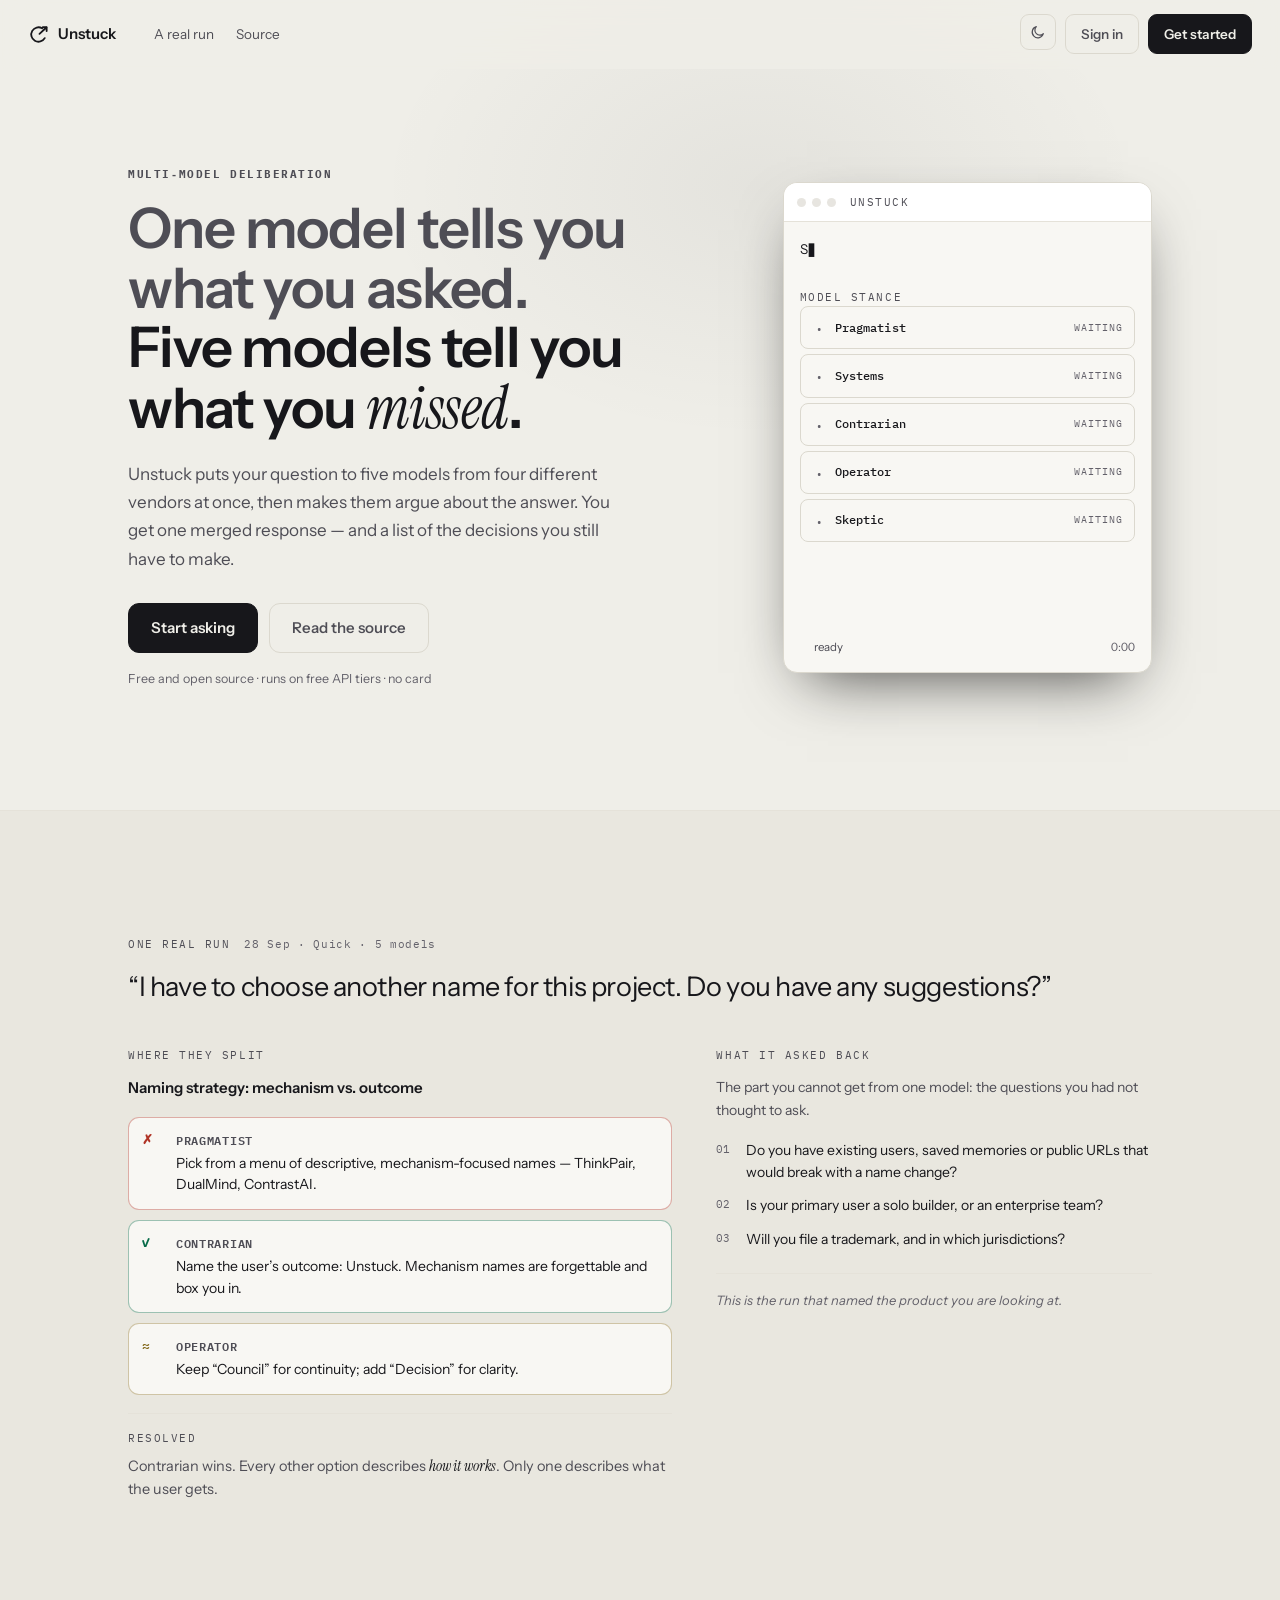
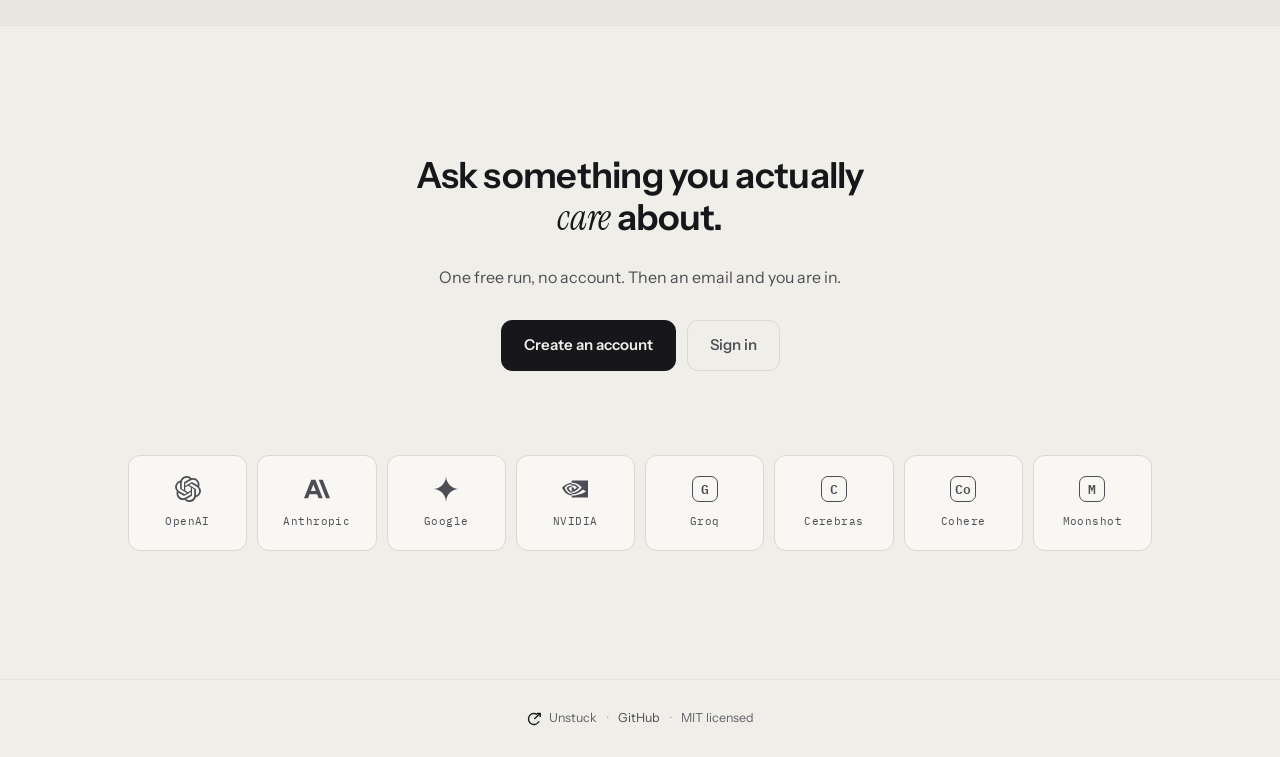
==== commit 25979f86: "Fix a hero headline that lost its emphasis Rewriting the landing page to three sections replaced the" ====
--- a/static/landing.html
+++ b/static/landing.html
@@ -60,7 +60,7 @@
     <div class="reveal">
       <p class="eyebrow">Multi&#8209;model deliberation</p>
       <h1>
-        One model tells you what you asked.<br>
+        <span class="h1-quiet">One model tells you what you asked.</span><br>
         Five models tell you what you <em>missed</em>.
       </h1>
       <p class="lede">
--- a/static/landing.css
+++ b/static/landing.css
@@ -135,7 +135,7 @@
 .center { text-align: center; }
 
 h1 {
-  font-size: clamp(34px, 5.6vw, 60px);
+  font-size: clamp(33px, 5.1vw, 56px);
   line-height: 1.06; letter-spacing: -.028em; font-weight: 640;
 }
 h2 {
@@ -157,7 +157,7 @@
   position: relative;
   max-width: var(--maxw); margin: 0 auto;
   padding: 86px 28px 84px;
-  display: grid; grid-template-columns: 1.08fr .92fr; gap: 56px; align-items: center;
+  display: grid; grid-template-columns: 1.24fr .76fr; gap: 52px; align-items: center;
 }
 .eyebrow {
   font-size: 11.5px; text-transform: uppercase; letter-spacing: .13em;
@@ -375,8 +375,9 @@
 }
 
 /* Hero hierarchy done with weight and value instead of hue. */
-.hero h1 { color: var(--text-dim); letter-spacing: -.02em; }
-.hero h1 .grad-text { color: var(--text); }
+/* The payoff line is full strength; only the setup line recedes. */
+.hero h1 { color: var(--text); letter-spacing: -.02em; }
+.hero h1 .h1-quiet { color: var(--text-dim); }
 .brand-mark { width: 21px; height: 21px; flex: none; color: var(--text); }
 .foot-brand .brand-mark { width: 16px; height: 16px; }
 .brand:hover .brand-mark { transform: rotate(-14deg); }
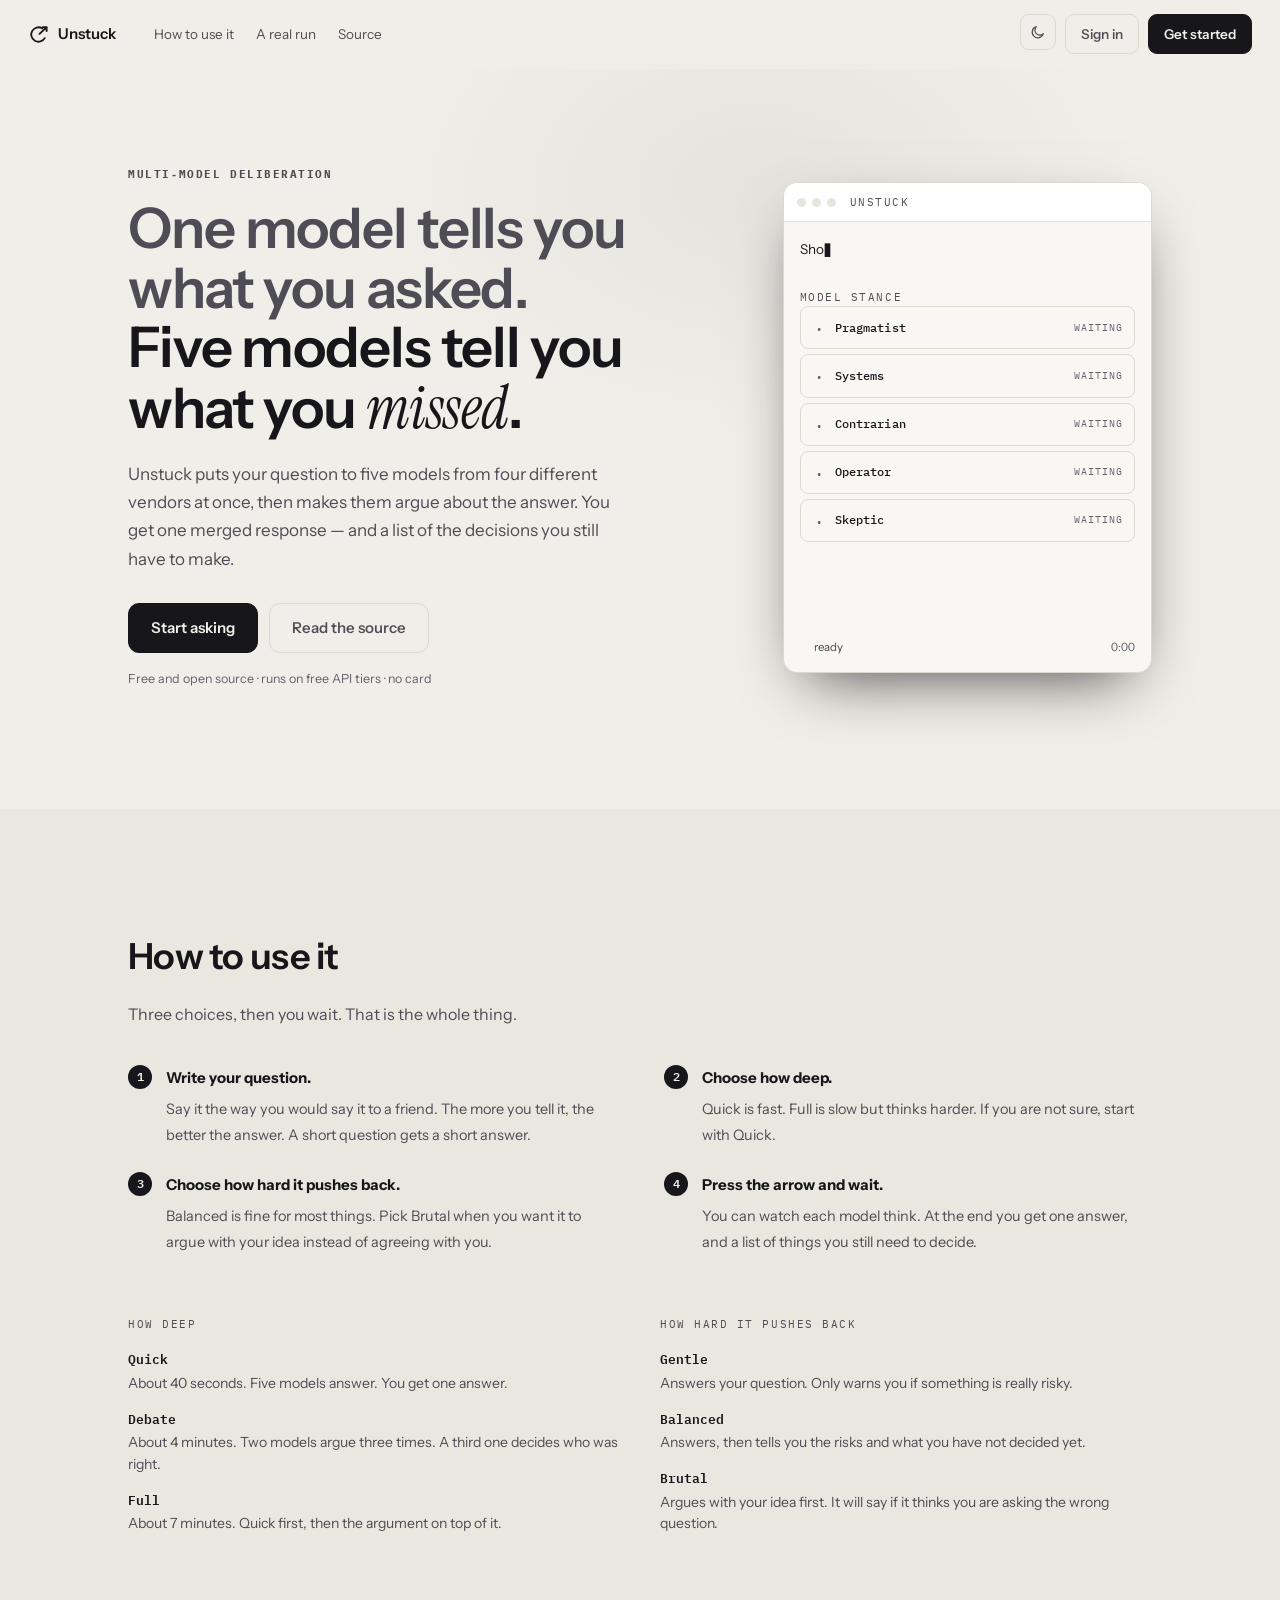
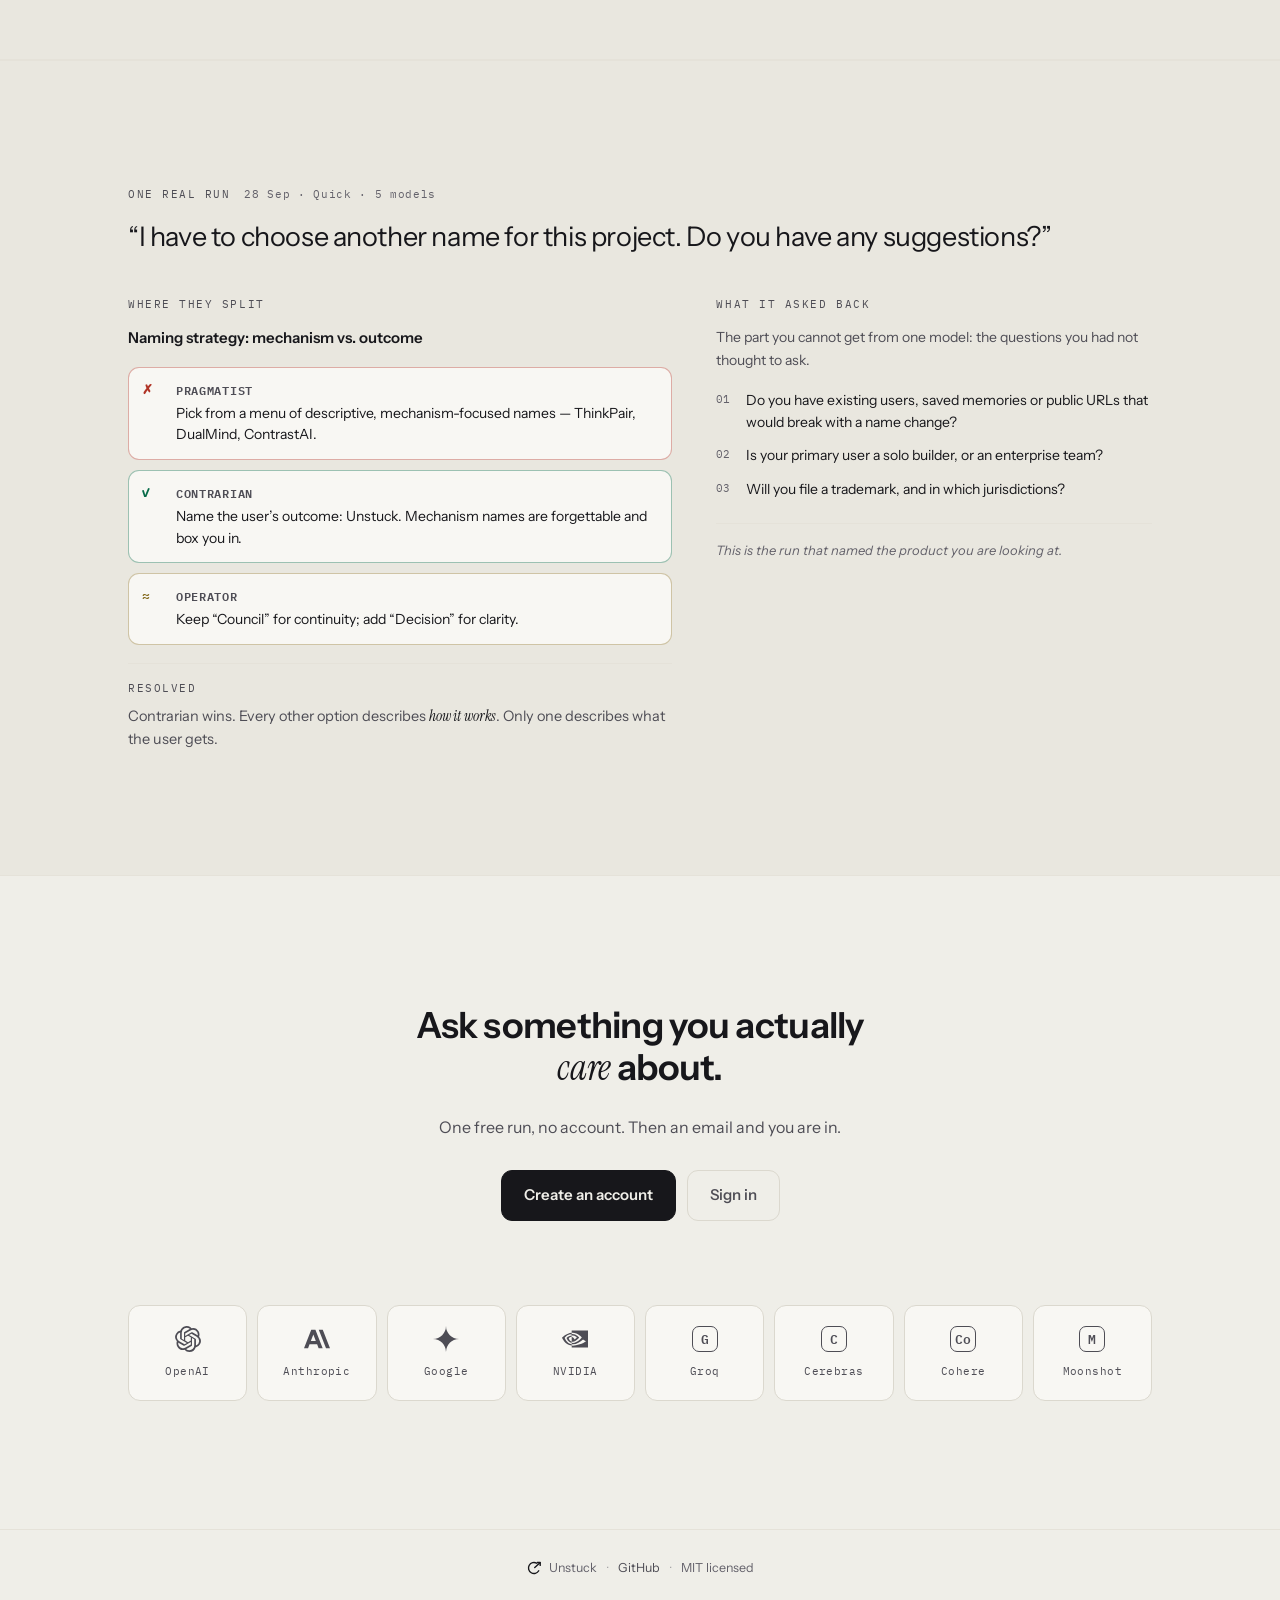
==== commit 91f08495: "Add a plain-language "How to use it" section The first real user could not tell the two pickers apar" ====
--- a/static/landing.html
+++ b/static/landing.html
@@ -35,6 +35,7 @@
     <span>Unstuck</span>
   </a>
   <nav class="nav-links">
+    <a href="#how">How to use it</a>
     <a href="#run">A real run</a>
     <a href="https://github.com/abu4evere/council" target="_blank" rel="noopener">Source</a>
   </nav>
@@ -102,6 +103,59 @@
     </div>
   </section>
 
+  <!-- ─────────────────────── how to use it ─────────────────────── -->
+  <section id="how" class="band">
+    <div class="wrap reveal">
+      <h2>How to use it</h2>
+      <p class="how-lede">Three choices, then you wait. That is the whole thing.</p>
+
+      <div class="how-grid">
+        <ol class="how-steps">
+          <li>
+            <b>Write your question.</b>
+            <span>Say it the way you would say it to a friend. The more you
+              tell it, the better the answer. A short question gets a short
+              answer.</span>
+          </li>
+          <li>
+            <b>Choose how deep.</b>
+            <span>Quick is fast. Full is slow but thinks harder. If you are
+              not sure, start with Quick.</span>
+          </li>
+          <li>
+            <b>Choose how hard it pushes back.</b>
+            <span>Balanced is fine for most things. Pick Brutal when you want
+              it to argue with your idea instead of agreeing with you.</span>
+          </li>
+          <li>
+            <b>Press the arrow and wait.</b>
+            <span>You can watch each model think. At the end you get one
+              answer, and a list of things you still need to decide.</span>
+          </li>
+        </ol>
+      </div>
+
+      <div class="how-tables">
+        <div class="how-table">
+          <span class="rail-label">How deep</span>
+          <dl>
+            <dt>Quick</dt><dd>About 40 seconds. Five models answer. You get one answer.</dd>
+            <dt>Debate</dt><dd>About 4 minutes. Two models argue three times. A third one decides who was right.</dd>
+            <dt>Full</dt><dd>About 7 minutes. Quick first, then the argument on top of it.</dd>
+          </dl>
+        </div>
+        <div class="how-table">
+          <span class="rail-label">How hard it pushes back</span>
+          <dl>
+            <dt>Gentle</dt><dd>Answers your question. Only warns you if something is really risky.</dd>
+            <dt>Balanced</dt><dd>Answers, then tells you the risks and what you have not decided yet.</dd>
+            <dt>Brutal</dt><dd>Argues with your idea first. It will say if it thinks you are asking the wrong question.</dd>
+          </dl>
+        </div>
+      </div>
+    </div>
+  </section>
+
   <!-- ───────────────────────── a real run ───────────────────────── -->
   <section id="run" class="band">
     <div class="wrap reveal">
--- a/static/landing.css
+++ b/static/landing.css
@@ -84,7 +84,6 @@
   font-size: 16px;
   line-height: 1.65;
   -webkit-font-smoothing: antialiased;
-  overflow-x: hidden;
 }
 
 a { color: inherit; text-decoration: none; }
@@ -637,3 +636,42 @@
 :root[data-switching] *,
 :root[data-switching] *::before,
 :root[data-switching] *::after { transition: none !important; }
+
+
+/* ---- how to use it ------------------------------------------------------ */
+.how-lede { color: var(--text-dim); font-size: 16px; margin-bottom: 38px; }
+.how-grid { display: block; }
+
+.how-steps {
+  list-style: none; counter-reset: s; padding: 0; margin: 0;
+  display: grid; grid-template-columns: 1fr 1fr; gap: 26px 48px;
+}
+.how-steps li { counter-increment: s; position: relative; padding-left: 38px; }
+.how-steps li::before {
+  content: counter(s);
+  position: absolute; left: 0; top: -1px;
+  width: 24px; height: 24px; border-radius: 50%;
+  display: grid; place-items: center;
+  background: var(--text); color: var(--bg);
+  font-family: var(--font-mono); font-size: 12px; font-weight: 600;
+}
+.how-steps b { display: block; font-size: 15px; margin-bottom: 4px; color: var(--text); }
+.how-steps span { font-size: 14.5px; line-height: 1.6; color: var(--text-dim); }
+
+
+
+.how-tables { display: grid; grid-template-columns: 1fr 1fr; gap: 40px; margin-top: 54px; }
+.how-table dl { margin: 14px 0 0; }
+.how-table dt {
+  font-family: var(--font-mono); font-size: 12.5px; font-weight: 600;
+  color: var(--text); margin-top: 14px;
+}
+.how-table dt:first-of-type { margin-top: 0; }
+.how-table dd {
+  margin: 3px 0 0; font-size: 14px; line-height: 1.55; color: var(--text-dim);
+}
+
+@media (max-width: 900px) {
+  .how-steps, .how-tables { grid-template-columns: 1fr; gap: 26px; }
+  .how-tables { margin-top: 40px; }
+}
